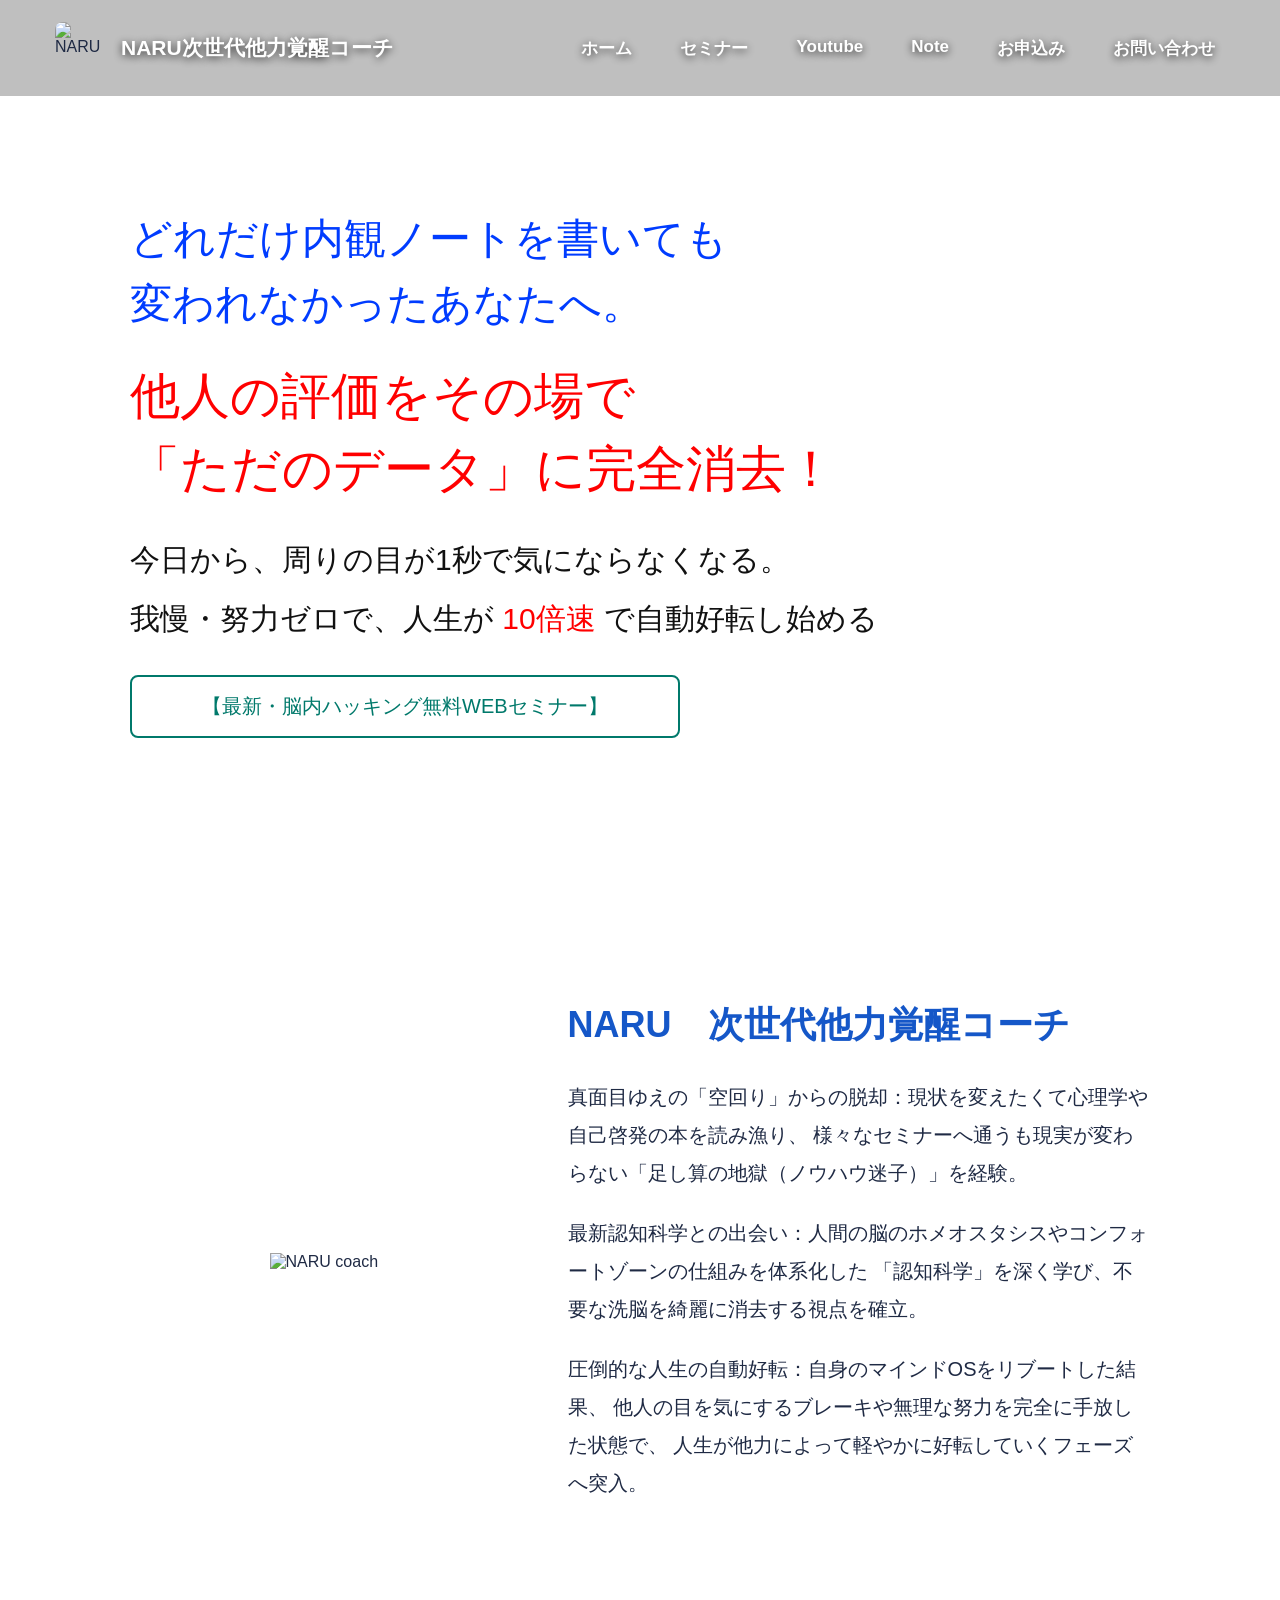
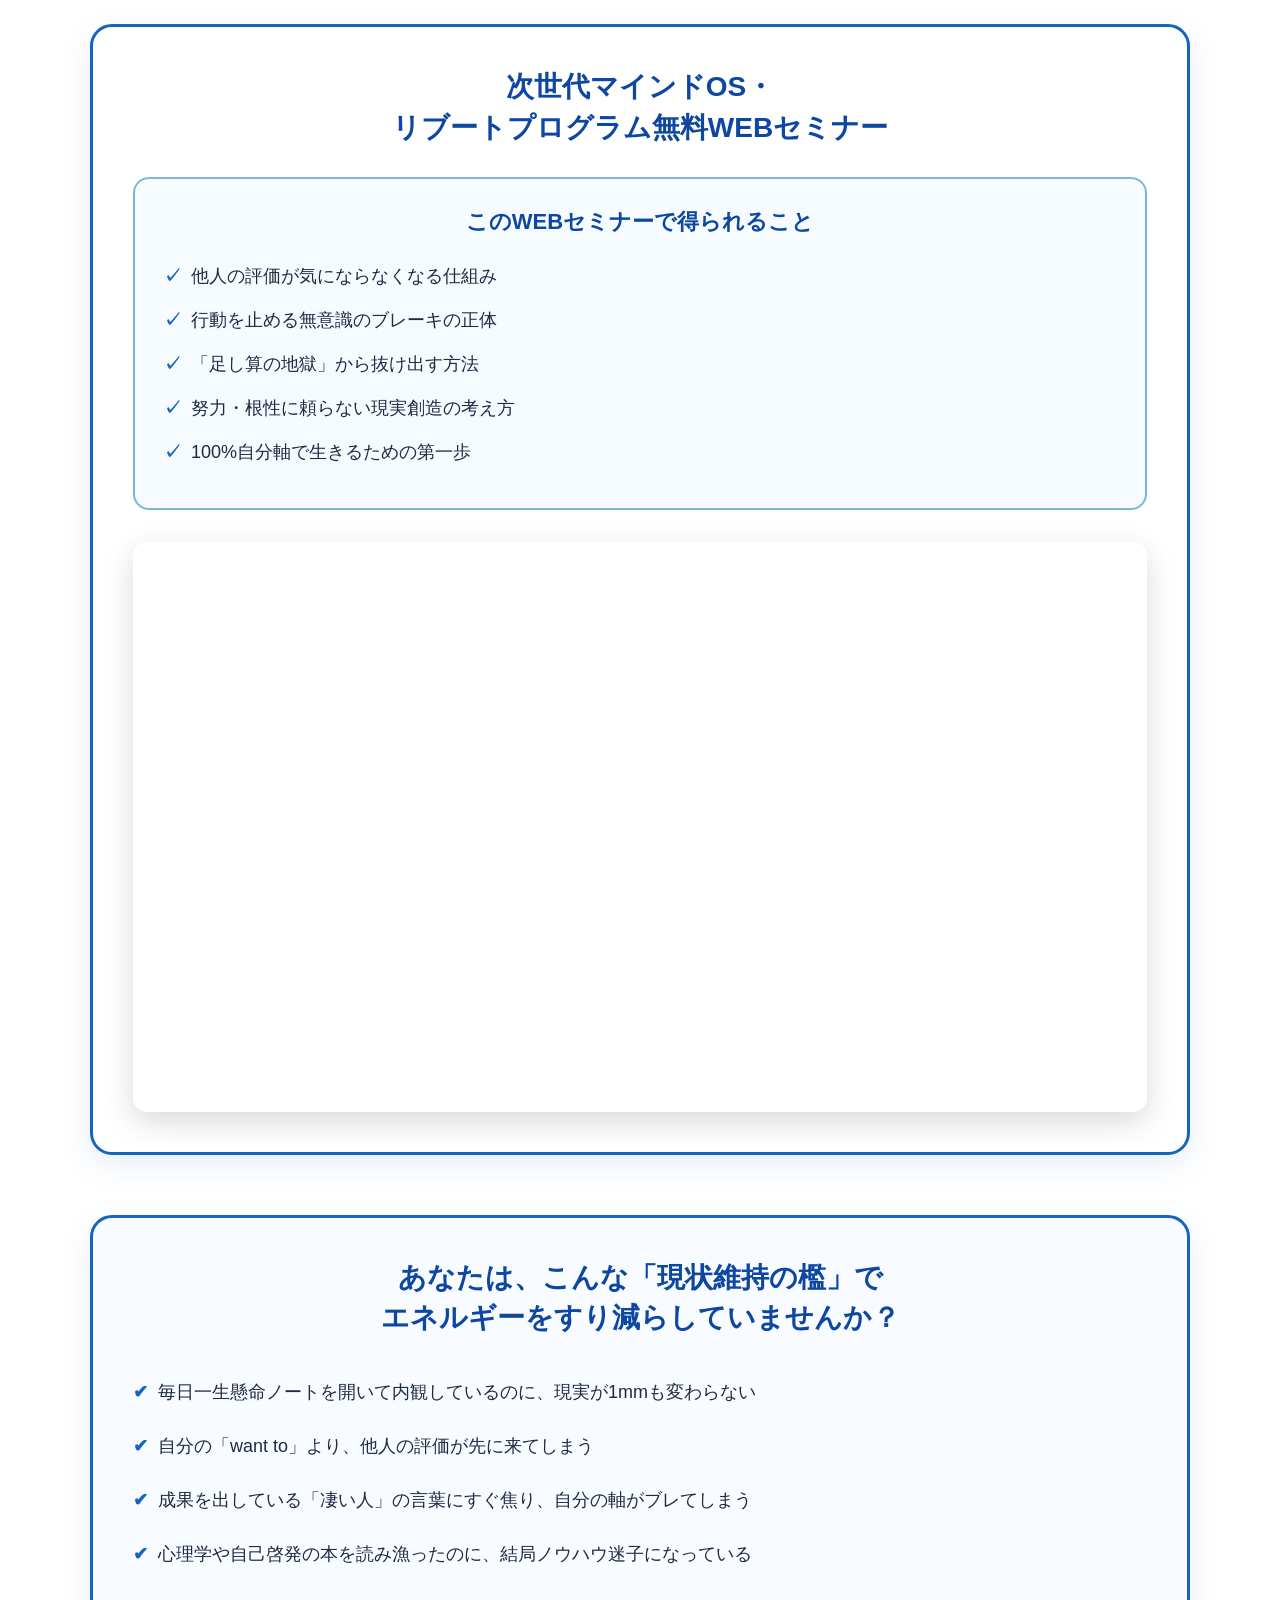
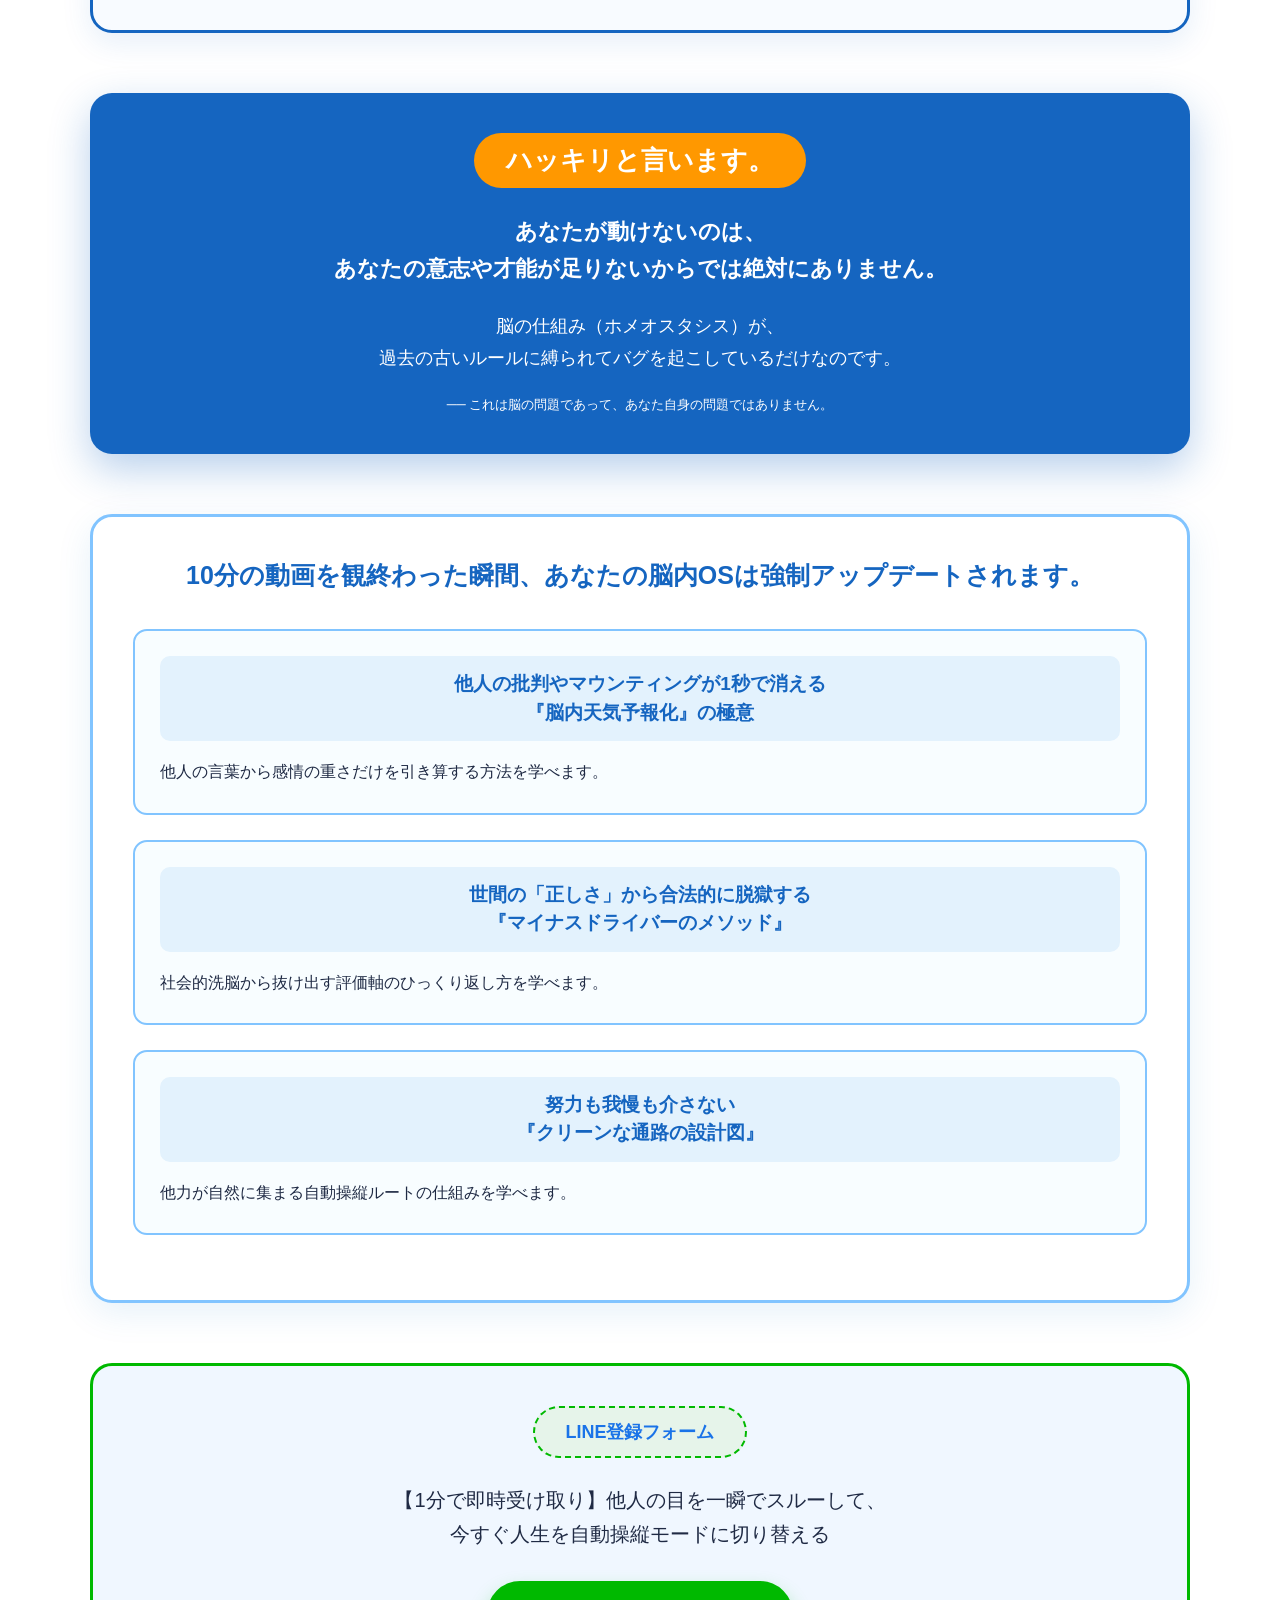
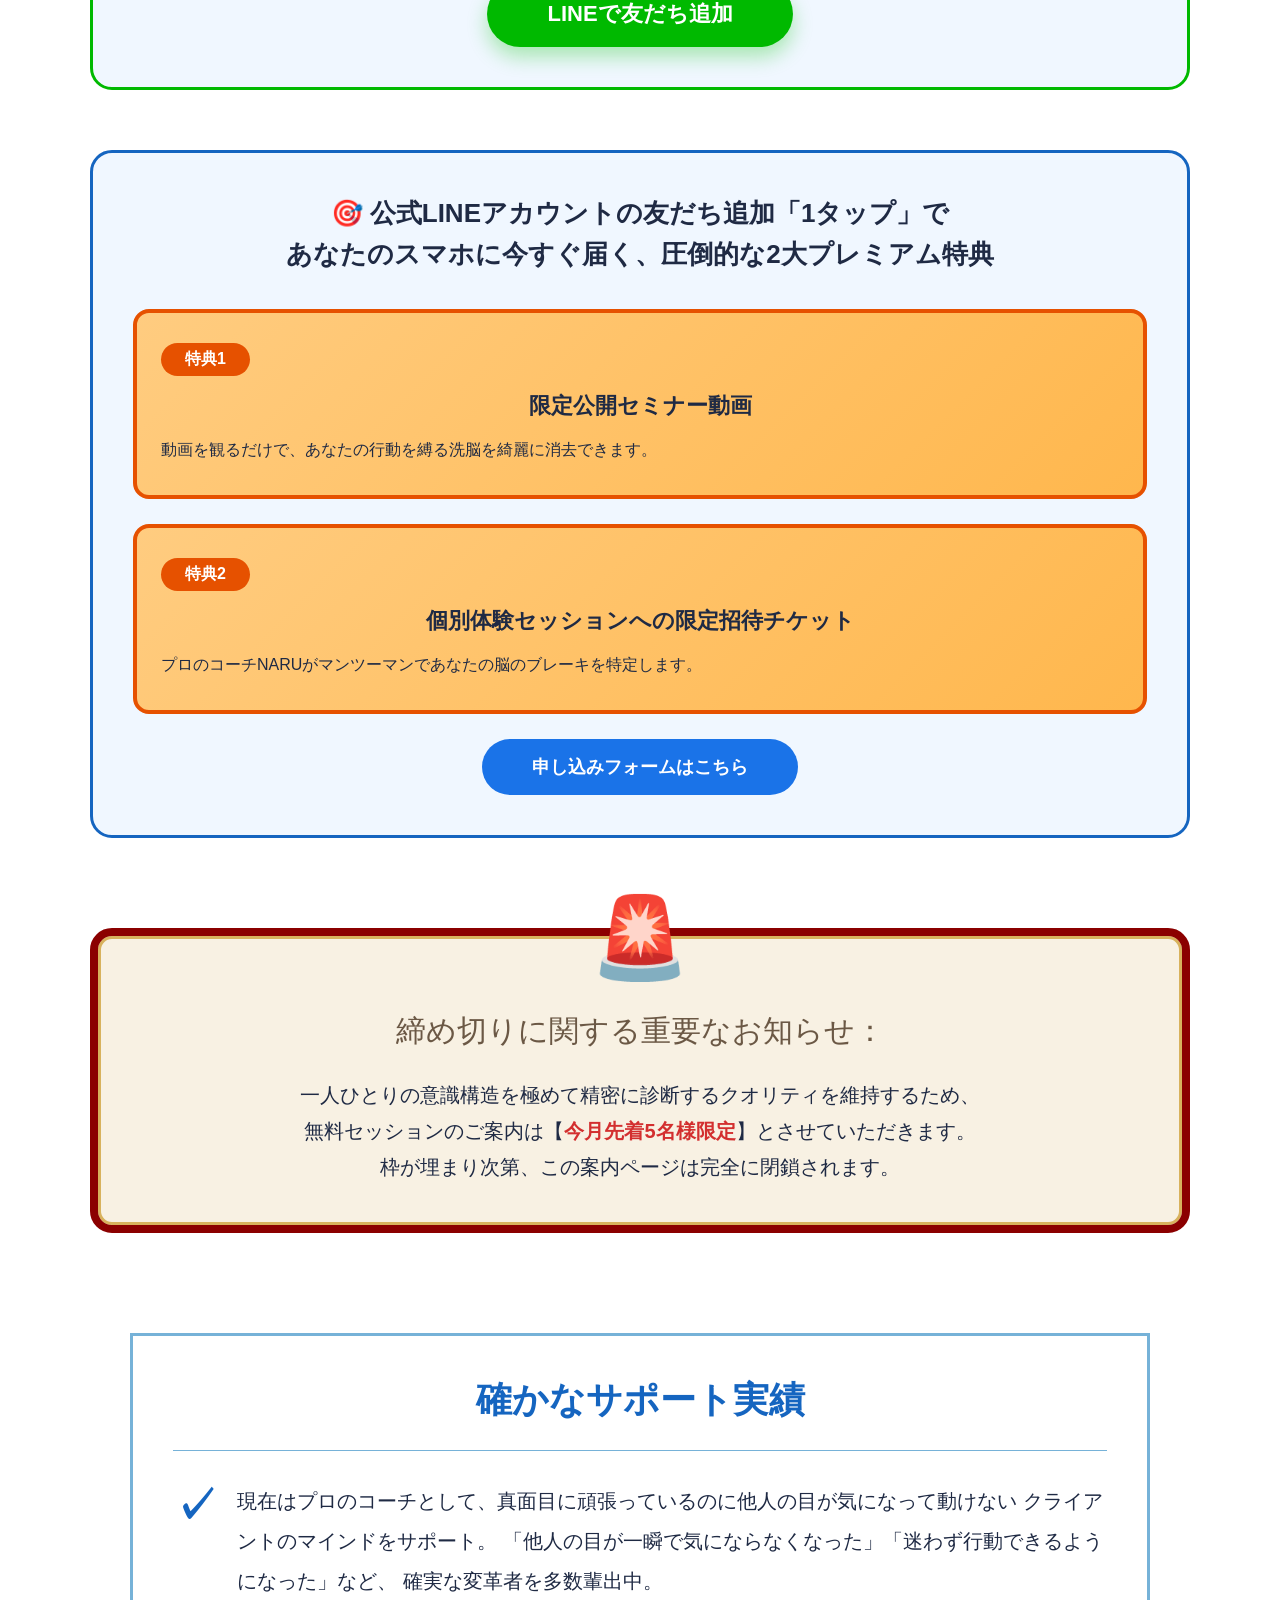
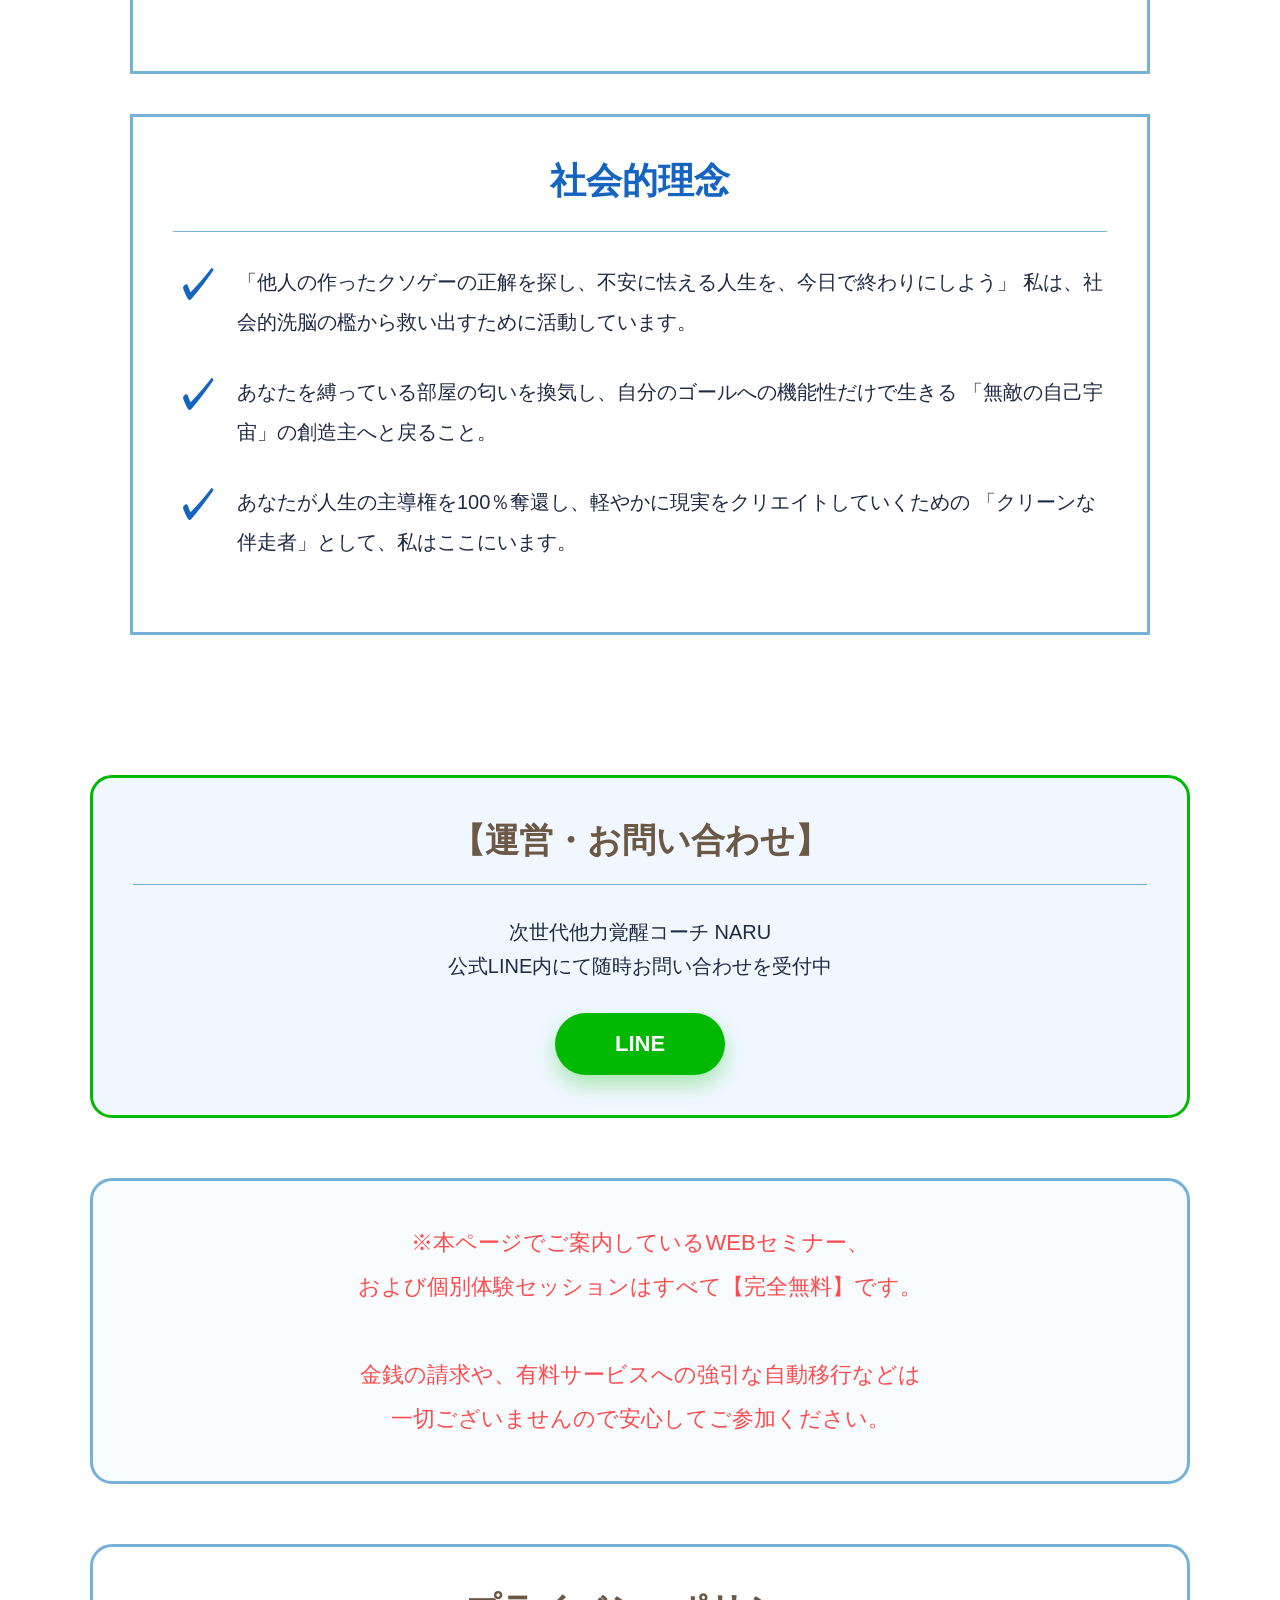
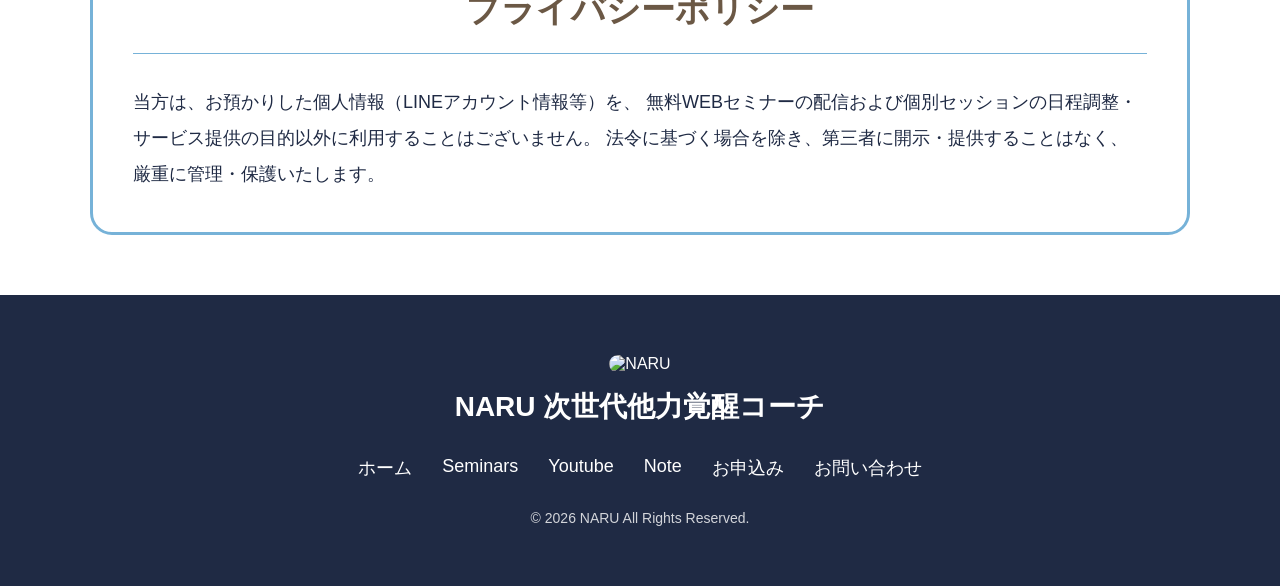
==== index.html @ 058e3c49 "Add files via upload" ====
<!DOCTYPE html>
<html lang="ja">
<head>
  <meta charset="UTF-8">
  <meta name="viewport" content="width=device-width, initial-scale=1.0">
  <title>NARU</title>
  <link rel="stylesheet" href="style.css">
</head>
<body>

<section class="hero" id="home">
  <nav class="navbar">
    <div class="logo">
      <img src="Logo.png" alt="NARU">
      <span>NARU次世代他力覚醒コーチ</span>
    </div>

    <ul>
      <li><a href="#home">ホーム</a></li>
      <li><a href="seminar.html">セミナー</a></li>
      <li><a href="https://www.youtube.com/@MinoOrStern7" target="_blank">Youtube</a></li>
      <li><a href="https://note.com/hipersternmind" target="_blank">Note</a></li>
      <li><a href="https://docs.google.com/forms/d/1_khiHe_k9MS7yY0xX2M4ts92l2Hilv51yv5fHyl07k4/edit" target="_blank">お申込み</a></li>
      <li><a href="https://line.me/R/ti/p/@613htqhw?ts=06072100&oat_content=url" target="_blank">お問い合わせ</a></li>
    </ul>
  </nav>

  <div class="hero-content">
    <h2 class="blue">
      どれだけ内観ノートを書いても<br>
      変われなかったあなたへ。
    </h2>

    <h1 class="red">
      他人の評価をその場で<br>
      「ただのデータ」に完全消去！
    </h1>

    <p class="sub1">今日から、周りの目が1秒で気にならなくなる。</p>

    <p class="sub2">
      我慢・努力ゼロで、人生が
      <span>10倍速</span>
      で自動好転し始める
    </p>

    <a href="seminar.html" class="btn">
      【最新・脳内ハッキング無料WEBセミナー】
    </a>
  </div>
</section>

<section class="coach-section">
  <div class="coach-image">
    <img src="Logo.png" alt="NARU coach">
  </div>

  <div class="coach-text">
    <h2><span>NARU</span>　次世代他力覚醒コーチ</h2>

    <p>
      真面目ゆえの「空回り」からの脱却：現状を変えたくて心理学や自己啓発の本を読み漁り、
      様々なセミナーへ通うも現実が変わらない「足し算の地獄（ノウハウ迷子）」を経験。
    </p>

    <p>
      最新認知科学との出会い：人間の脳のホメオスタシスやコンフォートゾーンの仕組みを体系化した
      「認知科学」を深く学び、不要な洗脳を綺麗に消去する視点を確立。
    </p>

    <p>
      圧倒的な人生の自動好転：自身のマインドOSをリブートした結果、
      他人の目を気にするブレーキや無理な努力を完全に手放した状態で、
      人生が他力によって軽やかに好転していくフェーズへ突入。
    </p>
  </div>
</section>

<section class="webinar-box" id="seminar">
  <h2 class="webinar-title">
    次世代マインドOS・<br>
    リブートプログラム無料WEBセミナー
  </h2>

  <div class="benefit-box">
    <p class="benefit-title">このWEBセミナーで得られること</p>

    <div class="benefit-list">
      <div class="benefit-item"><span>✓</span>他人の評価が気にならなくなる仕組み</div>
      <div class="benefit-item"><span>✓</span>行動を止める無意識のブレーキの正体</div>
      <div class="benefit-item"><span>✓</span>「足し算の地獄」から抜け出す方法</div>
      <div class="benefit-item"><span>✓</span>努力・根性に頼らない現実創造の考え方</div>
      <div class="benefit-item"><span>✓</span>100%自分軸で生きるための第一歩</div>
    </div>
  </div>

  <div class="video-wrap">
    <iframe
      src="https://www.youtube.com/embed/qXsJJmo8mMw"
      title="次世代マインドOS・リブートプログラム無料WEBセミナー"
      frameborder="0"
      allowfullscreen>
    </iframe>
  </div>
</section>

<section class="problem-section">
  <h2>
    あなたは、こんな「現状維持の檻」で<br>
    エネルギーをすり減らしていませんか？
  </h2>

  <ul>
    <li><span>✔</span>毎日一生懸命ノートを開いて内観しているのに、現実が1mmも変わらない</li>
    <li><span>✔</span>自分の「want to」より、他人の評価が先に来てしまう</li>
    <li><span>✔</span>成果を出している「凄い人」の言葉にすぐ焦り、自分の軸がブレてしまう</li>
    <li><span>✔</span>心理学や自己啓発の本を読み漁ったのに、結局ノウハウ迷子になっている</li>
  </ul>
</section>

<section class="message-section">
  <div class="label">ハッキリと言います。</div>

  <h2>
    あなたが動けないのは、<br>
    あなたの意志や才能が足りないからでは絶対にありません。
  </h2>

  <p>
    脳の仕組み（ホメオスタシス）が、<br>
    過去の古いルールに縛られてバグを起こしているだけなのです。
  </p>

  <small>── これは脳の問題であって、あなた自身の問題ではありません。</small>
</section>

<section class="content-section">
  <h2>
    10分の動画を観終わった瞬間、あなたの脳内OSは強制アップデートされます。
  </h2>

  <div class="content-card">
    <h3>他人の批判やマウンティングが1秒で消える<br>『脳内天気予報化』の極意</h3>
    <p>他人の言葉から感情の重さだけを引き算する方法を学べます。</p>
  </div>

  <div class="content-card">
    <h3>世間の「正しさ」から合法的に脱獄する<br>『マイナスドライバーのメソッド』</h3>
    <p>社会的洗脳から抜け出す評価軸のひっくり返し方を学べます。</p>
  </div>

  <div class="content-card">
    <h3>努力も我慢も介さない<br>『クリーンな通路の設計図』</h3>
    <p>他力が自然に集まる自動操縦ルートの仕組みを学べます。</p>
  </div>
</section>

<section class="line-section">
  <div class="line-label">LINE登録フォーム</div>

  <p>
    【1分で即時受け取り】他人の目を一瞬でスルーして、<br>
    今すぐ人生を自動操縦モードに切り替える
  </p>

  <a href="https://line.me/R/ti/p/@613htqhw?ts=06072100&oat_content=url" target="_blank">
    LINEで友だち追加
  </a>
</section>

<section class="bonus-section" id="form">
  <h2>
    🎯 公式LINEアカウントの友だち追加「1タップ」で<br>
    あなたのスマホに今すぐ届く、圧倒的な2大プレミアム特典
  </h2>

  <div class="bonus-card">
    <span>特典1</span>
    <h3>限定公開セミナー動画</h3>
    <p>動画を観るだけで、あなたの行動を縛る洗脳を綺麗に消去できます。</p>
  </div>

  <div class="bonus-card">
    <span>特典2</span>
    <h3>個別体験セッションへの限定招待チケット</h3>
    <p>プロのコーチNARUがマンツーマンであなたの脳のブレーキを特定します。</p>
  </div>

  <a class="form-btn" href="https://docs.google.com/forms/d/1_khiHe_k9MS7yY0xX2M4ts92l2Hilv51yv5fHyl07k4/edit" target="_blank">
    申し込みフォームはこちら
  </a>
</section>

<section class="notice-box">
  <div class="icon">🚨</div>
  <h2>締め切りに関する重要なお知らせ：</h2>

  <p>
    一人ひとりの意識構造を極めて精密に診断するクオリティを維持するため、<br>
    無料セッションのご案内は【<strong>今月先着5名様限定</strong>】とさせていただきます。<br>
    枠が埋まり次第、この案内ページは完全に閉鎖されます。
  </p>
</section>

<section class="support-section">
  <div class="support-box">
    <h2>確かなサポート実績</h2>

    <div class="support-item">
      <span>✓</span>
      <p>
        現在はプロのコーチとして、真面目に頑張っているのに他人の目が気になって動けない
        クライアントのマインドをサポート。
        「他人の目が一瞬で気にならなくなった」「迷わず行動できるようになった」など、
        確実な変革者を多数輩出中。
      </p>
    </div>
  </div>

  <div class="support-box">
    <h2>社会的理念</h2>

    <div class="support-item">
      <span>✓</span>
      <p>
        「他人の作ったクソゲーの正解を探し、不安に怯える人生を、今日で終わりにしよう」
        私は、社会的洗脳の檻から救い出すために活動しています。
      </p>
    </div>

    <div class="support-item">
      <span>✓</span>
      <p>
        あなたを縛っている部屋の匂いを換気し、自分のゴールへの機能性だけで生きる
        「無敵の自己宇宙」の創造主へと戻ること。
      </p>
    </div>

    <div class="support-item">
      <span>✓</span>
      <p>
        あなたが人生の主導権を100％奪還し、軽やかに現実をクリエイトしていくための
        「クリーンな伴走者」として、私はここにいます。
      </p>
    </div>
  </div>
</section>

<section class="contact-area">
  <h2>【運営・お問い合わせ】</h2>

  <p>
    次世代他力覚醒コーチ NARU<br>
    公式LINE内にて随時お問い合わせを受付中
  </p>

  <a href="https://line.me/R/ti/p/@613htqhw?ts=06072100&oat_content=url"
     target="_blank"
     class="line-contact-btn">
    LINE
  </a>
</section>

<section class="free-box">
  <p>
    ※本ページでご案内しているWEBセミナー、<br>
    および個別体験セッションはすべて【完全無料】です。<br><br>
    金銭の請求や、有料サービスへの強引な自動移行などは<br>
    一切ございませんので安心してご参加ください。
  </p>
</section>

<section class="privacy-box">
  <h2>プライバシーポリシー</h2>

  <p>
    当方は、お預かりした個人情報（LINEアカウント情報等）を、
    無料WEBセミナーの配信および個別セッションの日程調整・
    サービス提供の目的以外に利用することはございません。
    法令に基づく場合を除き、第三者に開示・提供することはなく、
    厳重に管理・保護いたします。
  </p>
</section>

<footer class="footer" id="contact">
  <div class="footer-logo">
    <img src="Logo.png" alt="NARU">
    <h3>NARU 次世代他力覚醒コーチ</h3>
  </div>

  <div class="footer-links">
    <a href="#home">ホーム</a>
    <a href="seminars.html">Seminars</a>
    <a href="https://www.youtube.com/@MinoOrStern7" target="_blank">Youtube</a>
    <a href="https://note.com/hipersternmind" target="_blank">Note</a>
    <a href="https://docs.google.com/forms/d/1_khiHe_k9MS7yY0xX2M4ts92l2Hilv51yv5fHyl07k4/edit" target="_blank">お申込み</a>
    <a href="https://line.me/R/ti/p/@613htqhw?ts=06072100&oat_content=url" target="_blank">お問い合わせ</a>
  </div>

  <p class="copyright">© 2026 NARU All Rights Reserved.</p>
</footer>

</body>
</html>
---- style.css ----
:root{
  --content-width:1100px;
  --blue:#1565C0;
  --deep-blue:#0D47A1;
  --text:#1F2A44;
}

*{
  margin:0;
  padding:0;
  box-sizing:border-box;
}

html{
  scroll-behavior:smooth;
}

body{
  font-family:"Yu Gothic", "Hiragino Kaku Gothic ProN", sans-serif;
  background:#ffffff;
  color:var(--text);
}

section{
  width:100%;
  max-width:var(--content-width);
  margin:60px auto;
  padding:40px;
}

/* Hero */
.hero{
  max-width:none;
  width:100%;
  min-height:100vh;
  margin:0;
  padding:0;
  background:
    linear-gradient(rgba(255,255,255,0.25), rgba(255,255,255,0.25)),
    url("H1.png");
  background-size:cover;
  background-position:center;
  background-repeat:no-repeat;
}

.navbar{
  display:flex;
  justify-content:space-between;
  align-items:center;
  padding:22px 55px;
  background:rgba(0,0,0,.25);
  backdrop-filter:blur(8px);
  position:sticky;
  top:0;
  z-index:1000;
}

.logo{
  display:flex;
  align-items:center;
  gap:14px;
}

.logo img{
  width:52px;
  height:52px;
  border-radius:8px;
  object-fit:cover;
}

.logo span{
  font-size:21px;
  color:white;
  font-weight:700;
  text-shadow:0 2px 8px rgba(0,0,0,.8);
}

.navbar ul{
  display:flex;
  list-style:none;
  gap:28px;
}

.navbar a{
  color:white;
  font-size:17px;
  font-weight:700;
  text-decoration:none;
  padding:8px 10px;
  border-radius:8px;
  text-shadow:0 2px 8px rgba(0,0,0,.8);
}

.navbar a:hover{
  background:rgba(255,255,255,.2);
}

.hero-content{
  max-width:var(--content-width);
  margin:0 auto;
  padding:110px 40px 80px;
}

.blue{
  color:#003cff;
  font-size:42px;
  line-height:1.55;
  font-weight:normal;
}

.red{
  color:red;
  font-size:50px;
  line-height:1.45;
  margin-top:24px;
  font-weight:normal;
}

.sub1,
.sub2{
  font-size:30px;
  color:#111;
}

.sub1{
  margin-top:35px;
}

.sub2{
  margin-top:18px;
}

.sub2 span{
  color:red;
}

.btn{
  display:inline-block;
  margin-top:35px;
  padding:16px 70px;
  background:white;
  color:#00796B;
  border:2px solid #00796B;
  border-radius:8px;
  text-decoration:none;
  font-size:20px;
}

/* Common */
.webinar-box,
.problem-section,
.message-section,
.content-section,
.line-section,
.bonus-section,
.notice-box,
.support-section,
.contact-area,
.free-box,
.privacy-box{
  width:100%;
  max-width:var(--content-width);
  margin:60px auto;
  border-radius:22px;
}

/* Coach */
.coach-section{
  display:flex;
  gap:50px;
  align-items:center;
}

.coach-image{
  flex:0 0 38%;
  text-align:center;
}

.coach-image img{
  width:100%;
  max-width:380px;
}

.coach-text{
  flex:1;
}

.coach-text h2{
  color:#1557c8;
  font-size:36px;
  margin-bottom:28px;
  line-height:1.4;
}

.coach-text p{
  font-size:20px;
  line-height:1.9;
  margin-bottom:22px;
}

/* Webinar */
.webinar-box{
  background:white;
  border:3px solid var(--blue);
  box-shadow:0 10px 30px rgba(21,101,192,0.1);
}

.webinar-title{
  color:var(--deep-blue);
  font-size:28px;
  text-align:center;
  line-height:1.45;
  margin-bottom:28px;
}

.benefit-box{
  background:#f5fbff;
  border:2px solid #7bb7d8;
  border-radius:16px;
  padding:28px;
  margin-bottom:32px;
}

.benefit-title{
  text-align:center;
  color:var(--deep-blue);
  font-size:22px;
  font-weight:bold;
  margin-bottom:22px;
}

.benefit-item{
  font-size:18px;
  line-height:1.9;
  margin-bottom:10px;
}

.benefit-item span,
.problem-section li span{
  display:inline-block;
  color:var(--blue);
  font-weight:bold;
  margin-right:10px;
}

.video-wrap{
  position:relative;
  padding-top:56.25%;
  overflow:hidden;
  border-radius:14px;
  box-shadow:0 10px 30px rgba(0,0,0,0.15);
}

.video-wrap iframe{
  position:absolute;
  inset:0;
  width:100%;
  height:100%;
}

/* Problem */
.problem-section{
  background:#F8FBFF;
  border:3px solid var(--blue);
  box-shadow:0 10px 30px rgba(21,101,192,0.1);
}

.problem-section h2{
  color:var(--deep-blue);
  font-size:28px;
  text-align:center;
  line-height:1.45;
  margin-bottom:35px;
}

.problem-section ul{
  list-style:none;
}

.problem-section li{
  font-size:18px;
  line-height:2;
  margin-bottom:18px;
}

/* Message */
.message-section{
  background:var(--blue);
  color:white;
  text-align:center;
  box-shadow:0 15px 40px rgba(21,101,192,0.3);
}

.label{
  display:inline-block;
  background:#FF9800;
  padding:10px 32px;
  border-radius:30px;
  font-size:26px;
  font-weight:bold;
  margin-bottom:25px;
}

.message-section h2{
  font-size:22px;
  line-height:1.7;
  margin-bottom:22px;
}

.message-section p{
  font-size:18px;
  line-height:1.8;
  margin-bottom:20px;
}

/* Contents */
.content-section{
  background:white;
  border:3px solid #81C4FF;
  box-shadow:0 10px 35px rgba(0,120,200,0.1);
}

.content-section h2{
  text-align:center;
  color:var(--blue);
  font-size:25px;
  line-height:1.5;
  margin-bottom:35px;
}

.content-card{
  background:#F8FDFF;
  border:2px solid #81C4FF;
  border-radius:14px;
  padding:25px;
  margin-bottom:25px;
}

.content-card h3{
  background:#E3F2FD;
  color:var(--blue);
  font-size:19px;
  text-align:center;
  padding:14px;
  border-radius:10px;
  margin-bottom:16px;
  line-height:1.5;
}

.content-card p{
  font-size:16px;
  line-height:1.9;
}

/* LINE */
.line-section,
.contact-area{
  background:#f0f7ff;
  border:3px solid #00B900;
  text-align:center;
}

.line-label{
  display:inline-block;
  background:#E6F4EA;
  color:#1a73e8;
  font-size:18px;
  font-weight:bold;
  padding:12px 30px;
  border-radius:50px;
  border:2px dashed #00B900;
  margin-bottom:25px;
}

.line-section p,
.contact-area p{
  font-size:20px;
  line-height:1.7;
  margin-bottom:30px;
}

.line-section a,
.line-contact-btn{
  display:inline-block;
  background:#00B900;
  color:white;
  font-size:22px;
  font-weight:bold;
  padding:18px 60px;
  border-radius:50px;
  text-decoration:none;
  box-shadow:0 10px 20px rgba(0,195,0,.3);
}

/* Bonus */
.bonus-section{
  background:#F0F7FF;
  border:3px solid var(--blue);
  text-align:center;
}

.bonus-section h2{
  font-size:26px;
  line-height:1.55;
  margin-bottom:35px;
}

.bonus-card{
  background:linear-gradient(135deg, #FFCC80, #FFB74D);
  border:4px solid #E65100;
  border-radius:16px;
  padding:30px 24px;
  margin-bottom:25px;
  text-align:left;
}

.bonus-card span{
  display:inline-block;
  background:#E65100;
  color:white;
  font-weight:bold;
  padding:6px 24px;
  border-radius:30px;
  margin-bottom:15px;
}

.bonus-card h3{
  font-size:22px;
  margin-bottom:15px;
  text-align:center;
}

.bonus-card p{
  font-size:16px;
  line-height:1.8;
}

.form-btn{
  display:inline-block;
  background:#1A73E8;
  color:white;
  font-size:18px;
  font-weight:bold;
  padding:16px 50px;
  border-radius:50px;
  text-decoration:none;
}

/* Notice */
.notice-box{
  background:#f8f1e3;
  border:8px solid #8b0000;
  box-shadow:inset 0 0 0 3px #d8b25d;
  text-align:center;
  position:relative;
  margin-top:90px;
}

.icon{
  position:absolute;
  top:-45px;
  left:50%;
  transform:translateX(-50%);
  font-size:80px;
}

.notice-box h2{
  color:#6b5845;
  font-size:30px;
  margin:35px 0 25px;
  font-weight:normal;
}

.notice-box p{
  font-size:20px;
  line-height:1.8;
}

.notice-box strong{
  color:#D32F2F;
}

/* Support */
.support-box{
  border:3px solid #76b2d8;
  padding:40px;
  margin-bottom:40px;
  background:#fff;
}

.support-box h2{
  text-align:center;
  color:var(--blue);
  font-size:36px;
  margin-bottom:30px;
  padding-bottom:25px;
  border-bottom:1px solid #76b2d8;
}

.support-item{
  display:flex;
  gap:20px;
  margin-bottom:30px;
}

.support-item span{
  color:var(--blue);
  font-size:44px;
  font-weight:bold;
}

.support-item p{
  font-size:20px;
  line-height:2;
}

/* Free & Privacy */
.free-box{
  border:3px solid #76b2d8;
  text-align:center;
  background:#f8fcff;
}

.free-box p{
  color:#ff4b4b;
  font-size:22px;
  line-height:2;
}

.privacy-box{
  border:3px solid #76b2d8;
  background:white;
}

.privacy-box h2,
.contact-area h2{
  text-align:center;
  font-size:34px;
  color:#6b5845;
  margin-bottom:30px;
  padding-bottom:20px;
  border-bottom:1px solid #76b2d8;
}

.privacy-box p{
  font-size:18px;
  line-height:2;
}

/* Footer */
.footer{
  background:#1F2A44;
  color:white;
  text-align:center;
  padding:60px 20px;
}

.footer-logo img{
  width:80px;
  border-radius:10px;
  margin-bottom:15px;
}

.footer-logo h3{
  font-size:28px;
  margin-bottom:30px;
}

.footer-links{
  display:flex;
  justify-content:center;
  flex-wrap:wrap;
  gap:30px;
  margin-bottom:30px;
}

.footer-links a{
  color:white;
  text-decoration:none;
  font-size:18px;
}

.footer-links a:hover{
  color:#81C4FF;
}

.copyright{
  font-size:14px;
  opacity:0.8;
}

/* Smartphone */
@media screen and (max-width:768px){
  section,
  .webinar-box,
  .problem-section,
  .message-section,
  .content-section,
  .line-section,
  .bonus-section,
  .notice-box,
  .support-section,
  .contact-area,
  .free-box,
  .privacy-box{
    width:95%;
    margin:35px auto;
    padding:25px 18px;
  }

  .hero{
    width:100%;
    min-height:auto;
    padding-bottom:40px;
  }

  .navbar{
    flex-direction:column;
    gap:15px;
    padding:18px;
  }

  .logo span{
    font-size:17px;
  }

  .navbar ul{
    flex-wrap:wrap;
    justify-content:center;
    gap:12px;
  }

  .navbar a{
    font-size:14px;
  }

  .hero-content{
    padding:40px 20px;
  }

  .blue{
    font-size:29px;
  }

  .red{
    font-size:35px;
  }

  .sub1,
  .sub2{
    font-size:22px;
  }

  .btn{
    width:100%;
    text-align:center;
    padding:14px;
    font-size:16px;
  }

  .coach-section{
    flex-direction:column;
    gap:25px;
  }

  .coach-image{
    flex:none;
    width:100%;
  }

  .coach-image img{
    width:85%;
  }

  .coach-text h2{
    font-size:27px;
  }

  .coach-text p{
    font-size:16px;
  }

  .webinar-title,
  .problem-section h2,
  .content-section h2,
  .bonus-section h2{
    font-size:21px;
  }

  .support-box{
    padding:25px;
  }

  .support-box h2{
    font-size:26px;
  }

  .support-item{
    gap:10px;
  }

  .support-item span{
    font-size:32px;
  }

  .support-item p{
    font-size:16px;
    line-height:1.9;
  }

  .contact-area h2,
  .privacy-box h2{
    font-size:24px;
  }

  .contact-area p,
  .privacy-box p{
    font-size:16px;
  }

  .free-box p{
    font-size:18px;
  }

  .line-section a,
  .form-btn,
  .line-contact-btn{
    width:100%;
    padding:16px 20px;
    font-size:18px;
  }

  .footer-logo h3{
    font-size:22px;
  }

  .footer-links{
    flex-direction:column;
    gap:15px;
  }

  .footer-links a{
    font-size:16px;
  }
}
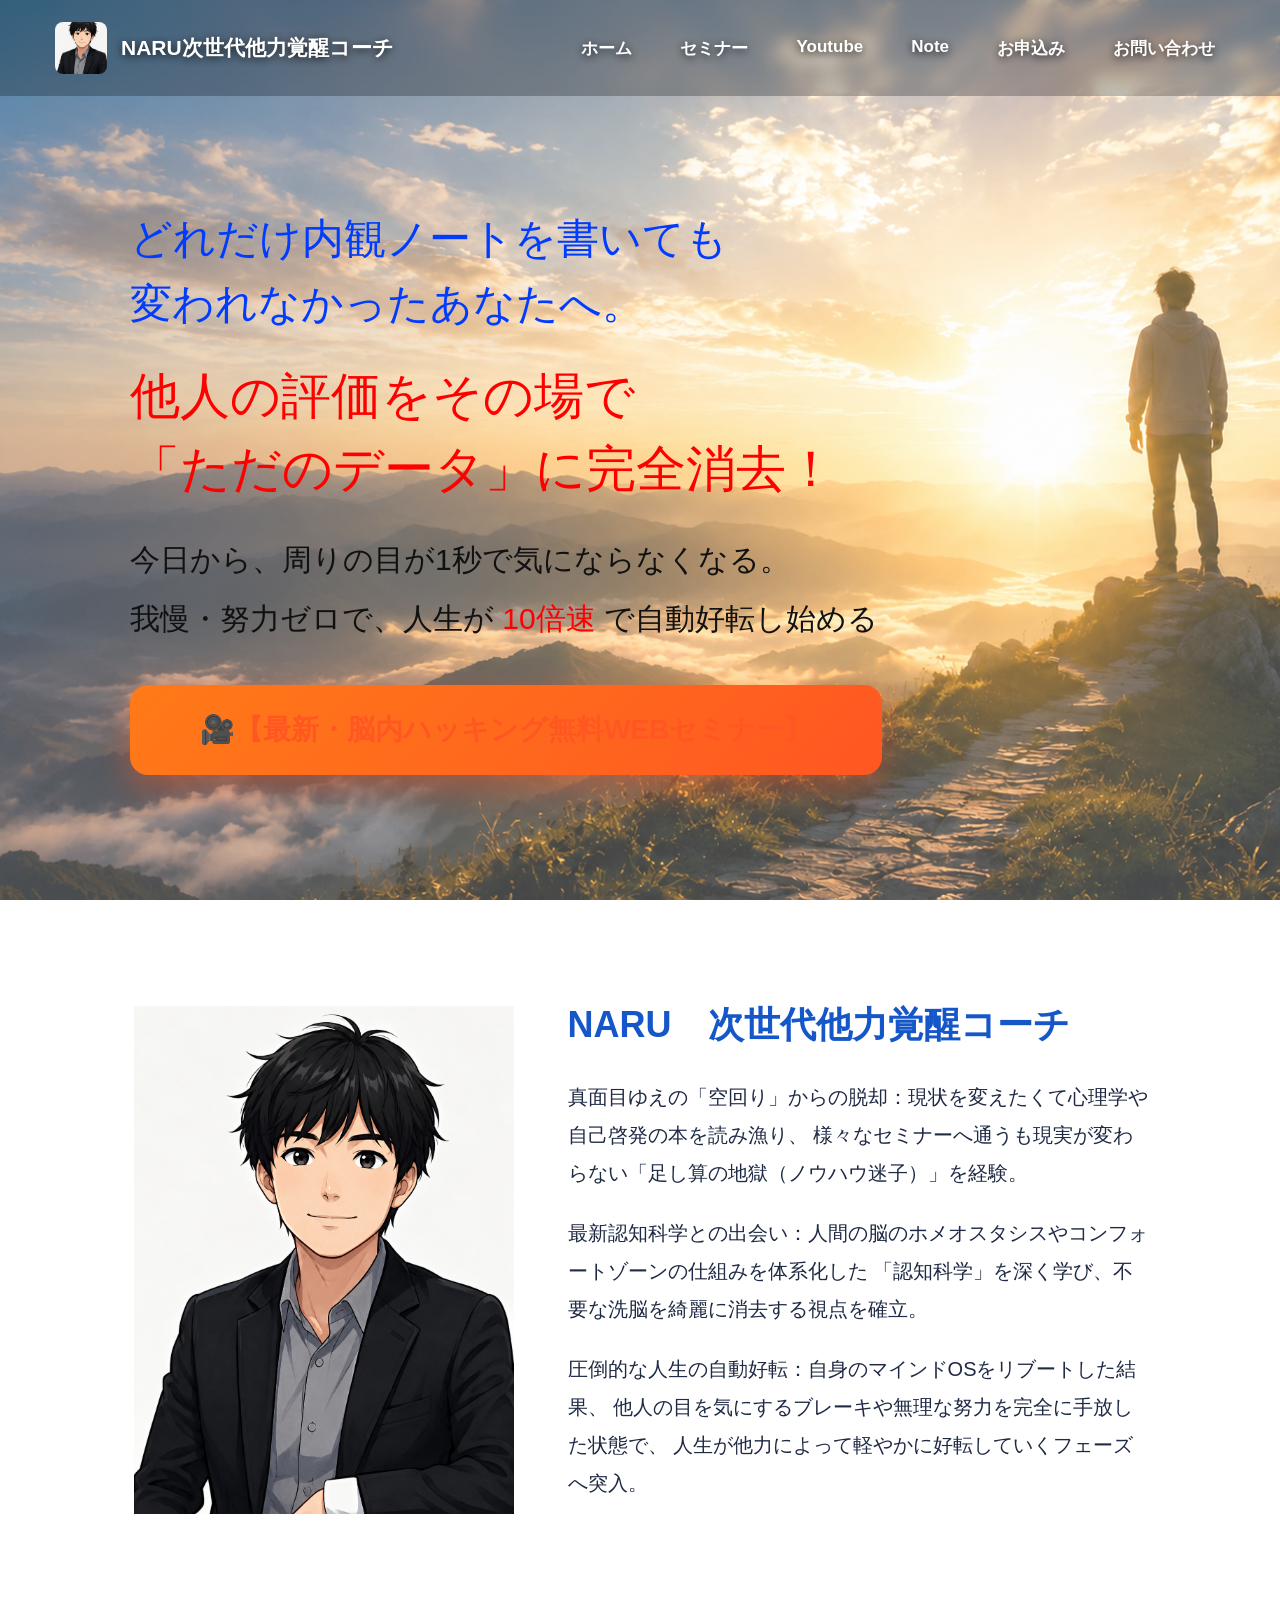
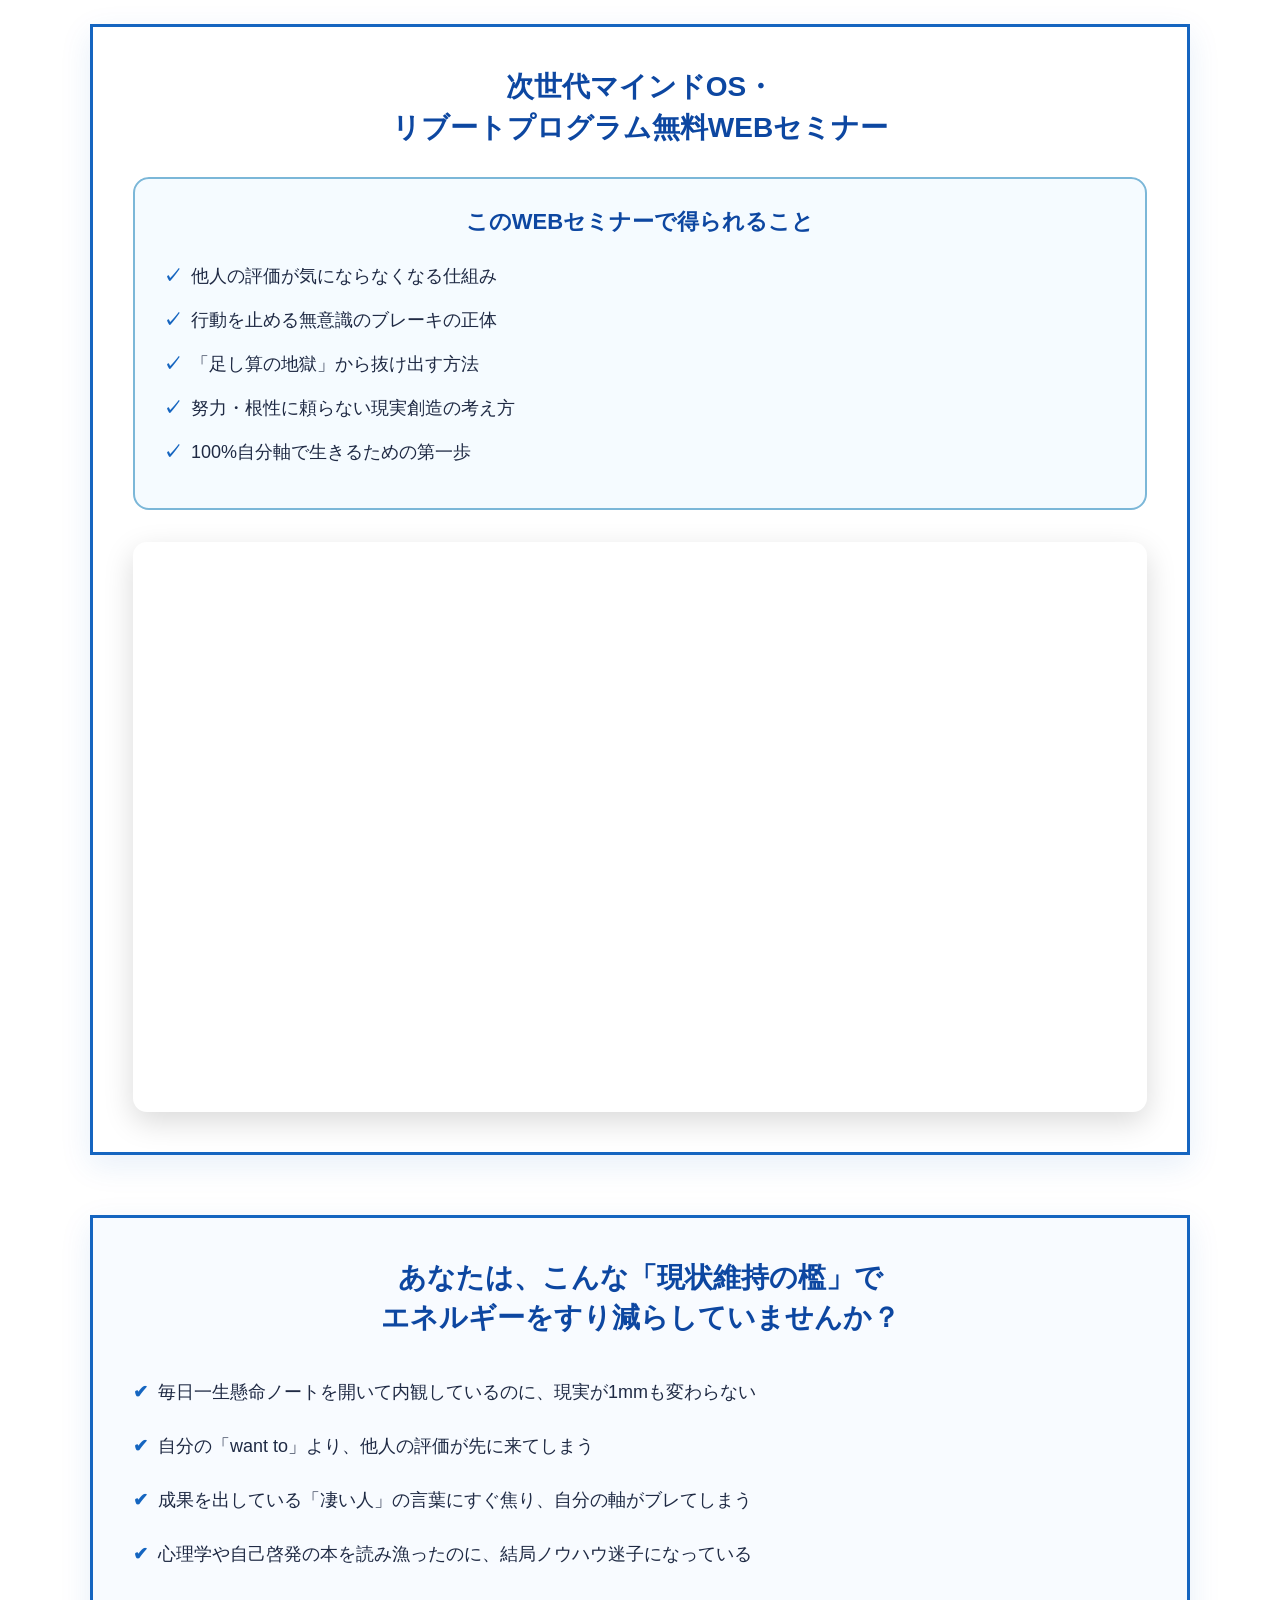
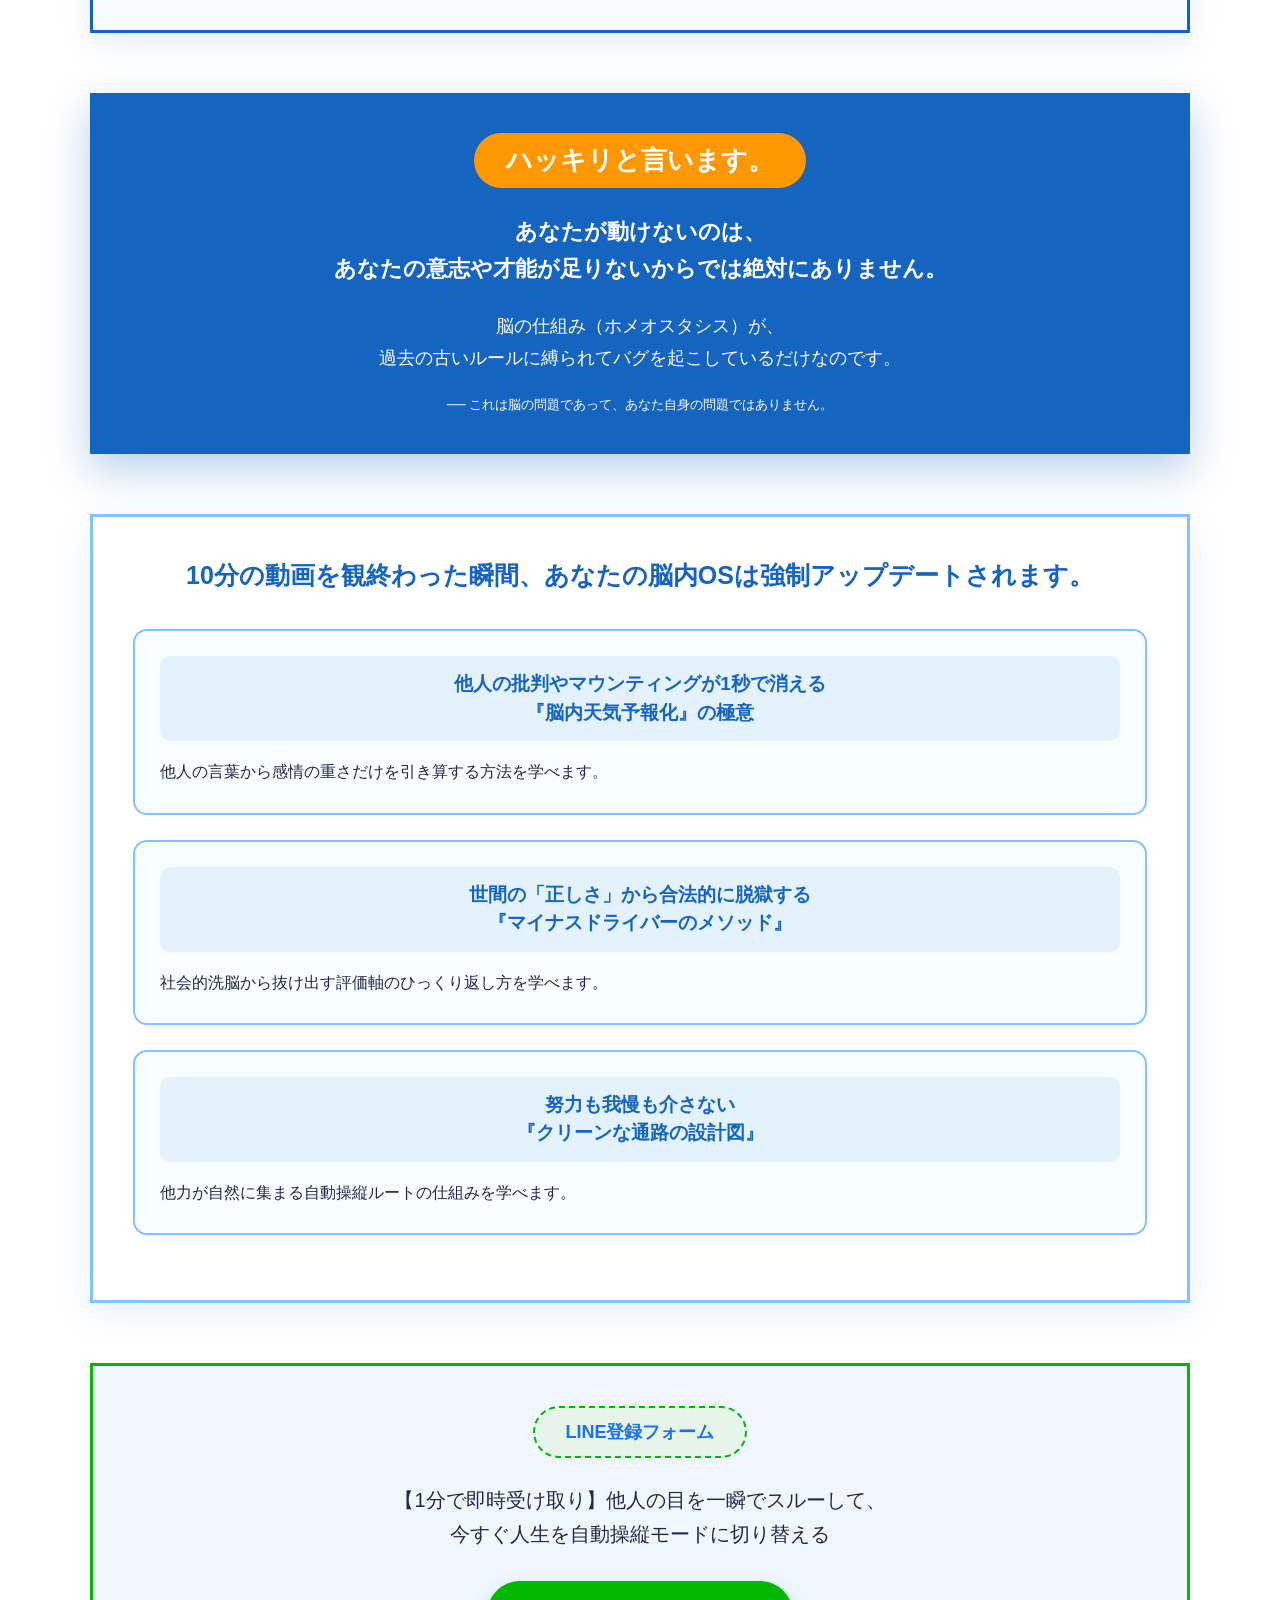
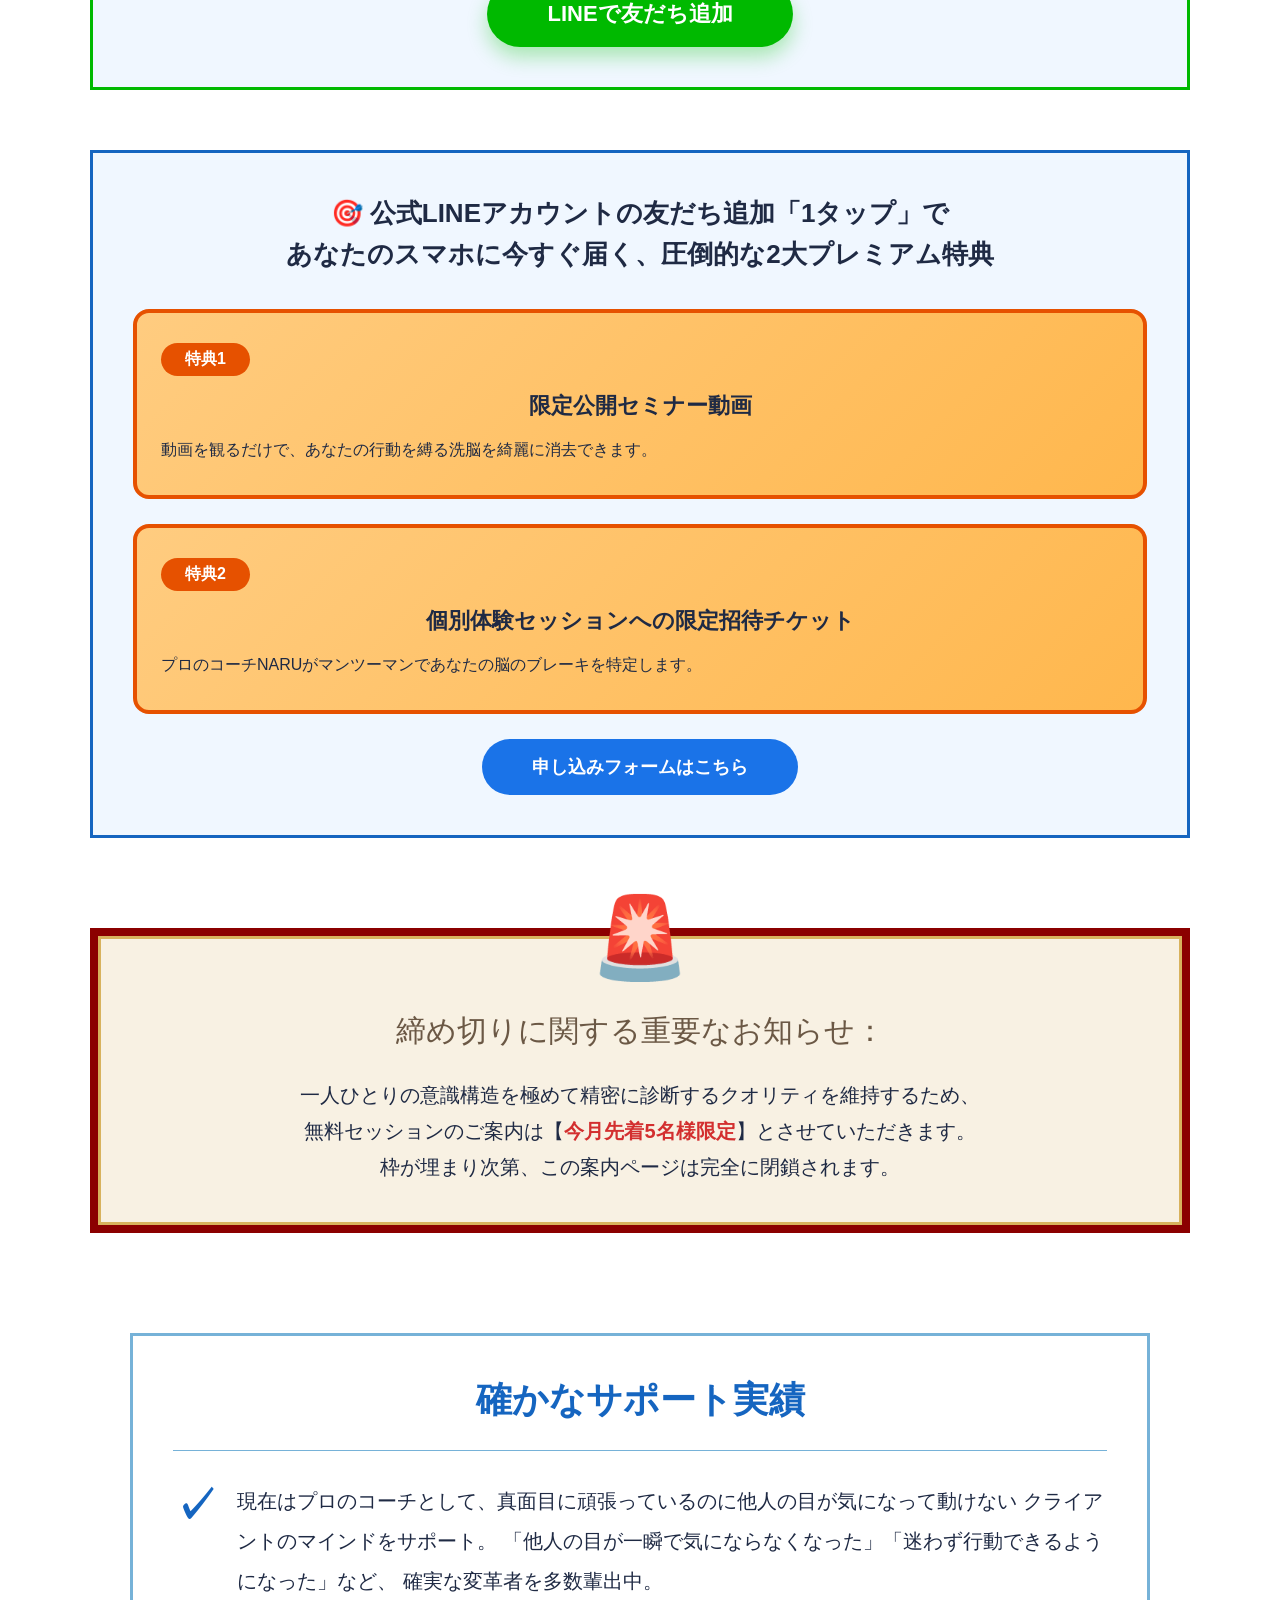
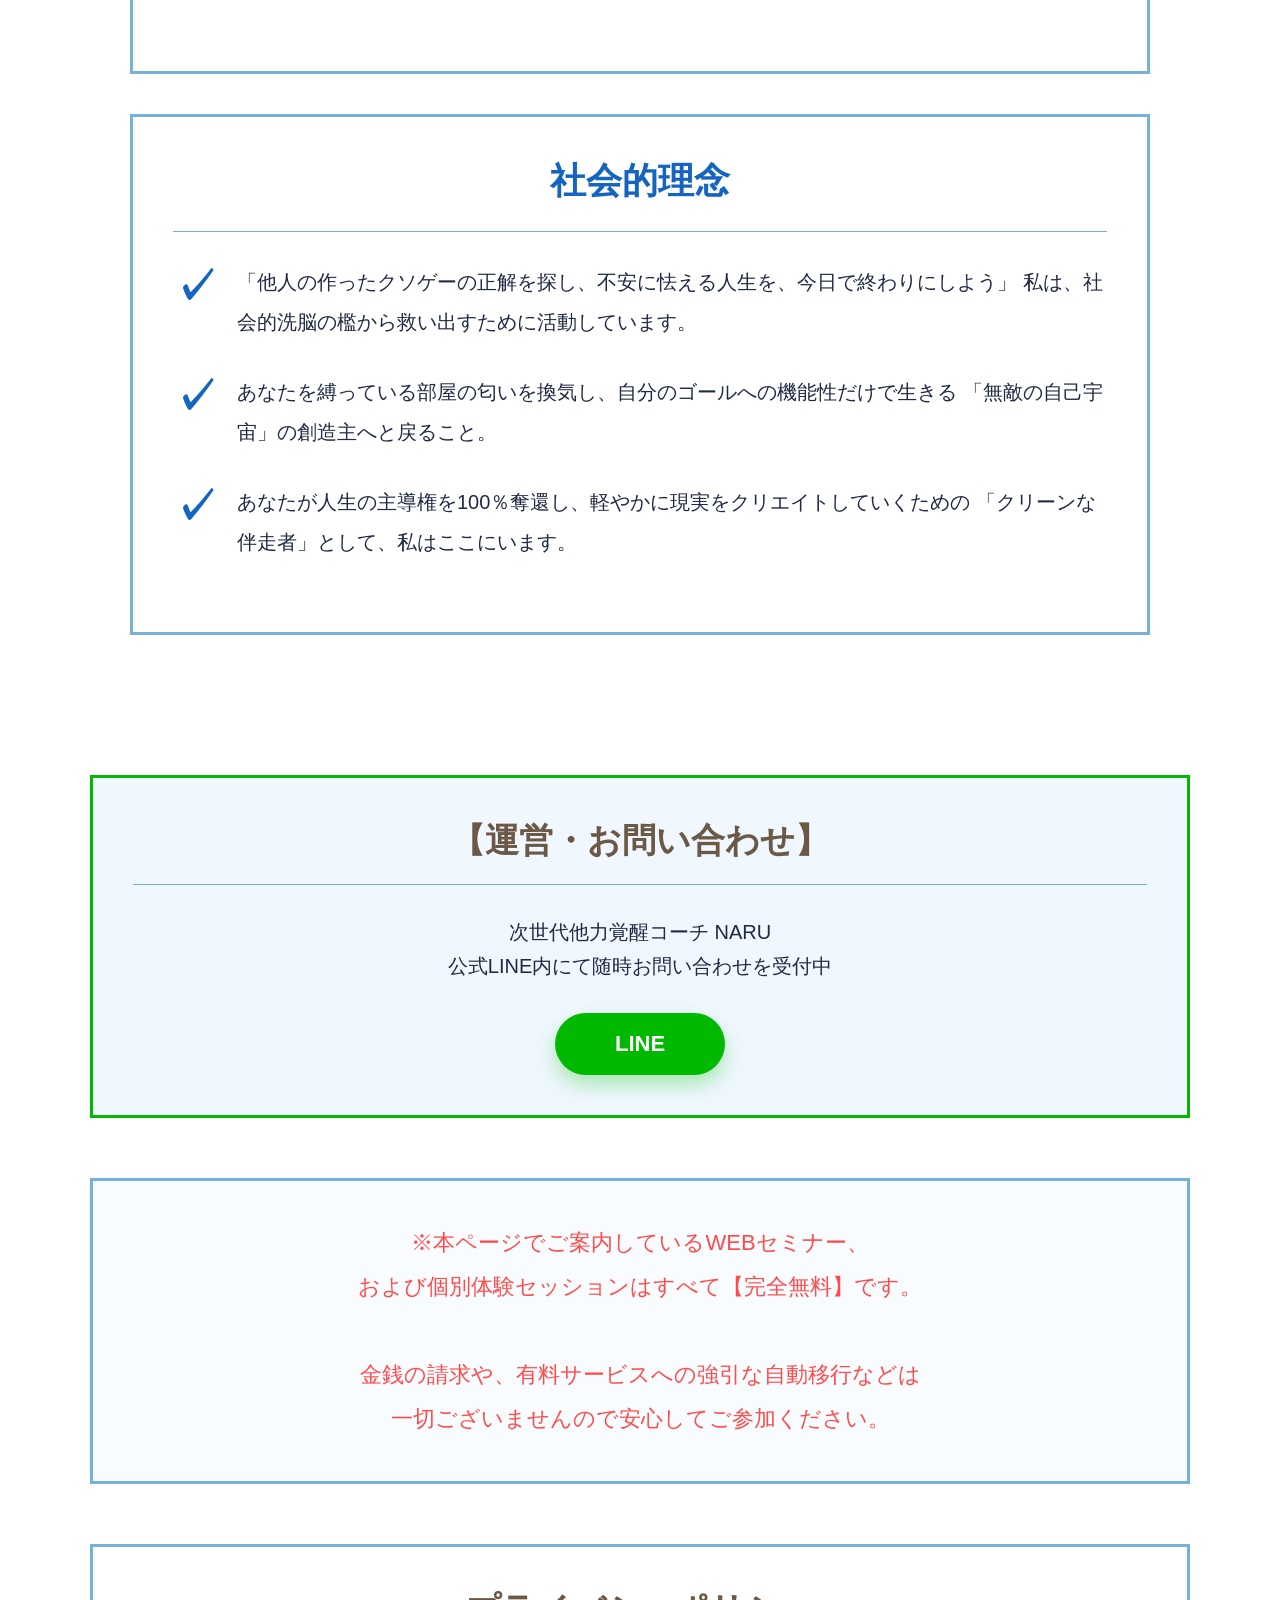
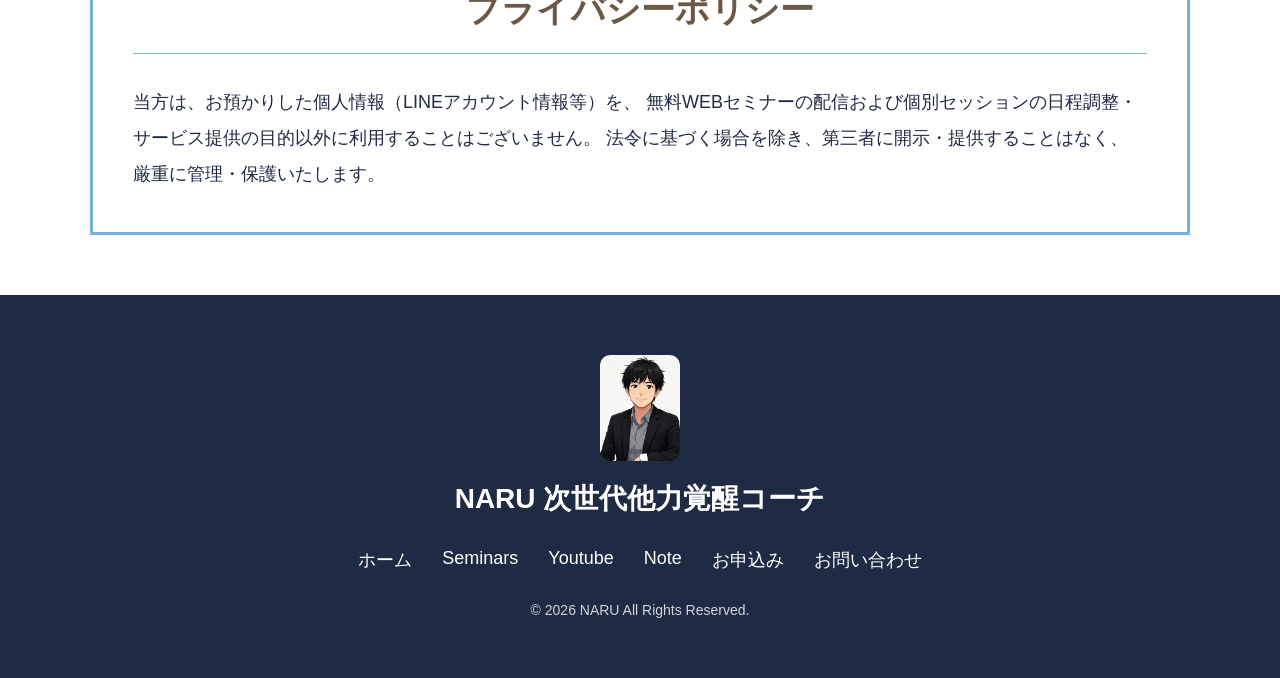
==== commit 816c5f83: "Update seminar button text with emoji" ====
--- a/index.html
+++ b/index.html
@@ -45,7 +45,7 @@
     </p>
 
     <a href="seminar.html" class="btn">
-      【最新・脳内ハッキング無料WEBセミナー】
+      🎥【最新・脳内ハッキング無料WEBセミナー】
     </a>
   </div>
 </section>
--- a/style.css
+++ b/style.css
@@ -136,14 +136,50 @@
 
 .btn{
   display:inline-block;
-  margin-top:35px;
-  padding:16px 70px;
-  background:white;
-  color:#00796B;
-  border:2px solid #00796B;
-  border-radius:8px;
+  margin-top:45px;
+  padding:24px 70px;
+  background:linear-gradient(
+        135deg,
+        #FF7A18,
+        #FF5722
+    );
+  color:#FF5722;
+  border:none;
+  border-radius:18px;
   text-decoration:none;
-  font-size:20px;
+  font-size:28px;
+    font-weight:700;
+    line-height:1.5;
+    text-align:center;
+
+    box-shadow:
+        0 12px 35px rgba(255,87,34,.45);
+
+    transition:.3s;
+
+    animation:pulseBtn 2s infinite;
+}
+
+.btn:hover{
+    transform:translateY(-4px) scale(1.03);
+
+    box-shadow:
+        0 18px 40px rgba(255,87,34,.65);
+}
+
+@keyframes pulseBtn{
+    0%{
+        box-shadow:0 12px 35px rgba(255,87,34,.45);
+    }
+
+    50%{
+        box-shadow:0 12px 45px rgba(255,87,34,.75);
+    }
+
+    100%{
+        box-shadow:0 12px 35px rgba(255,87,34,.45);
+    }
+}
 }
 
 /* Common */
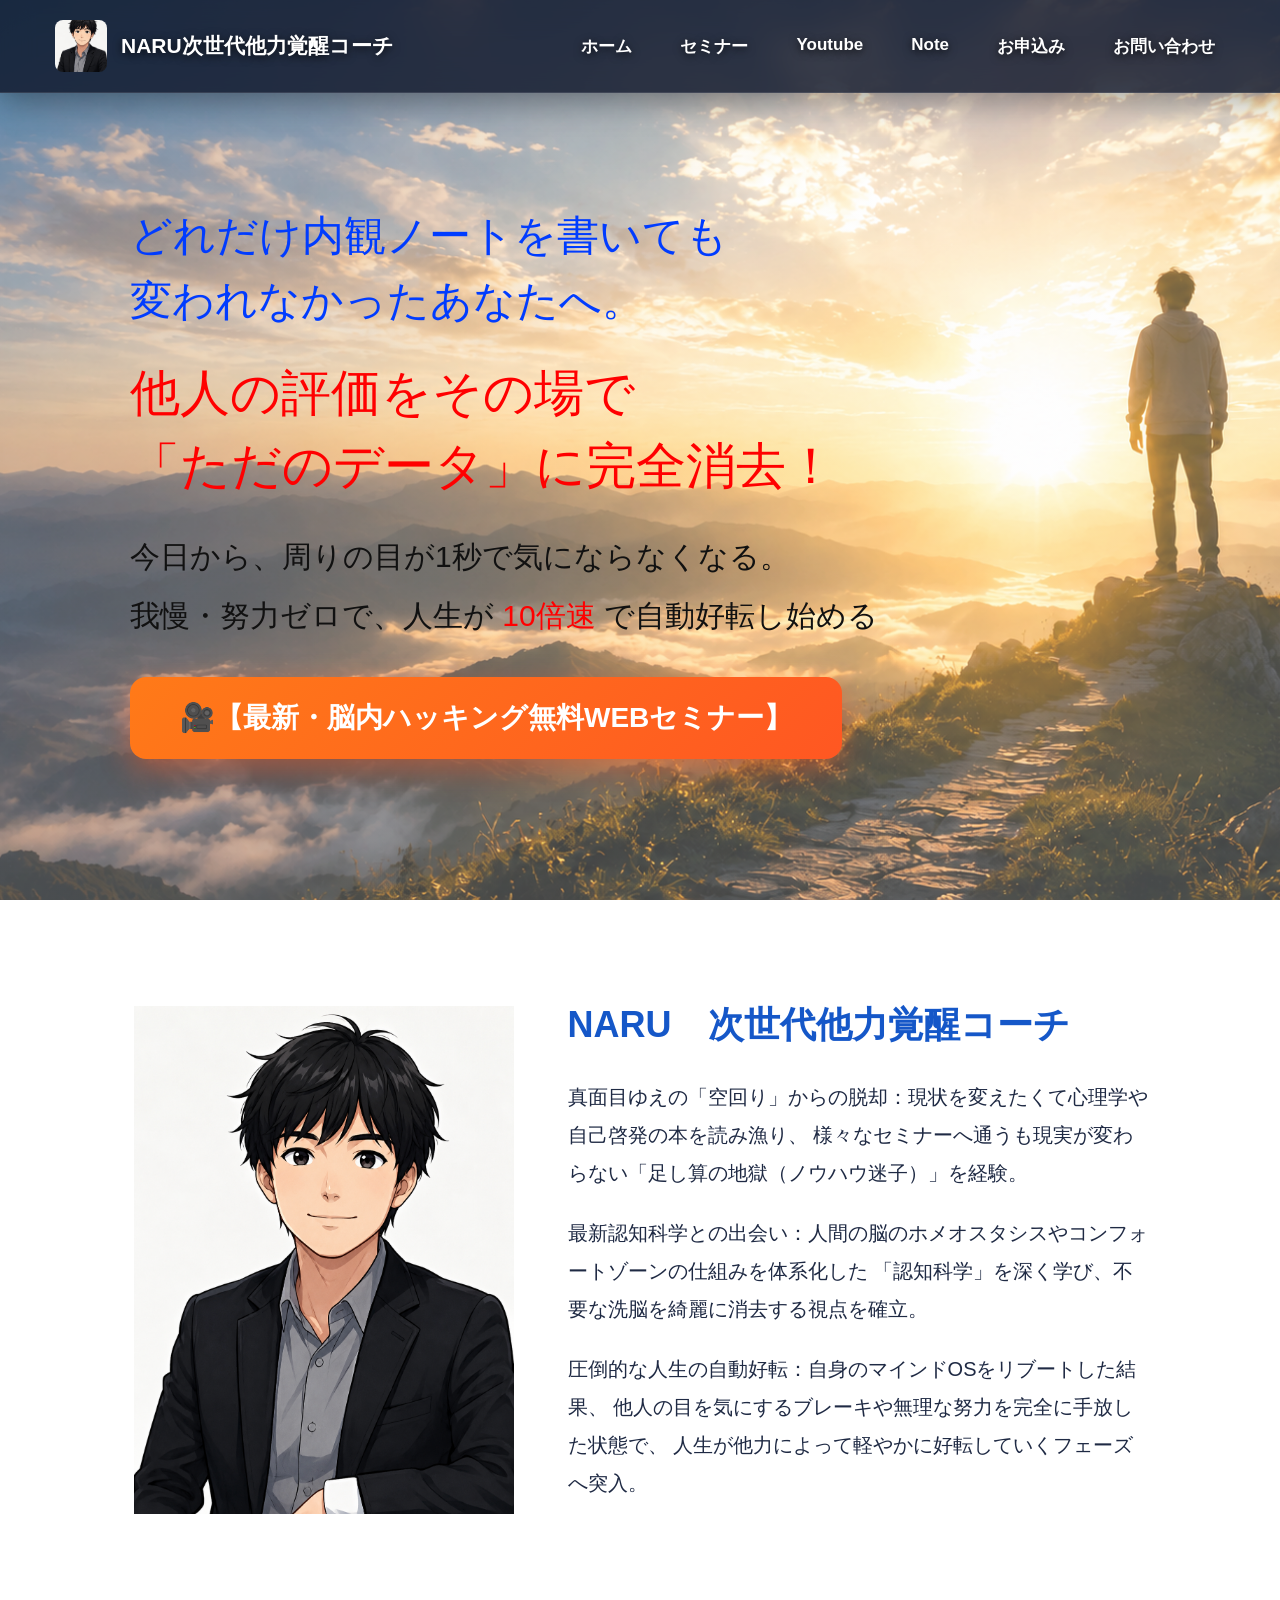
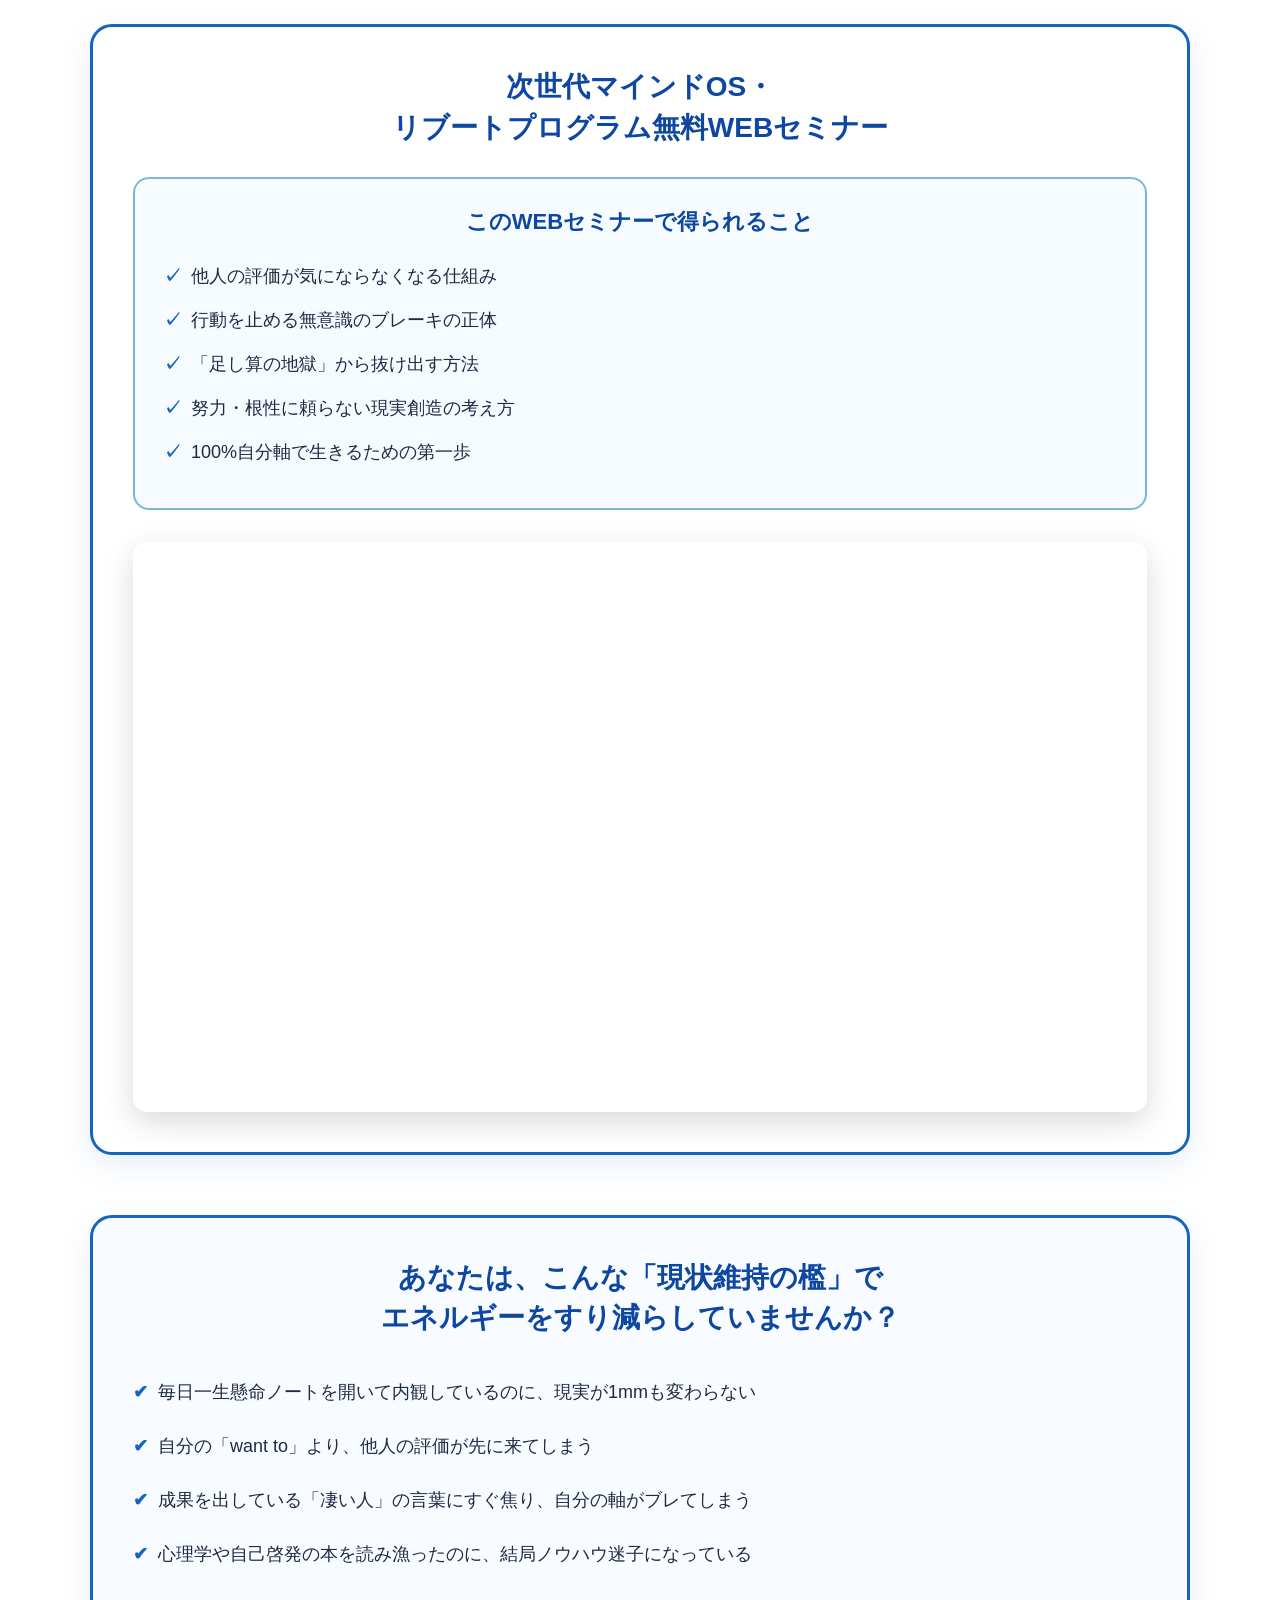
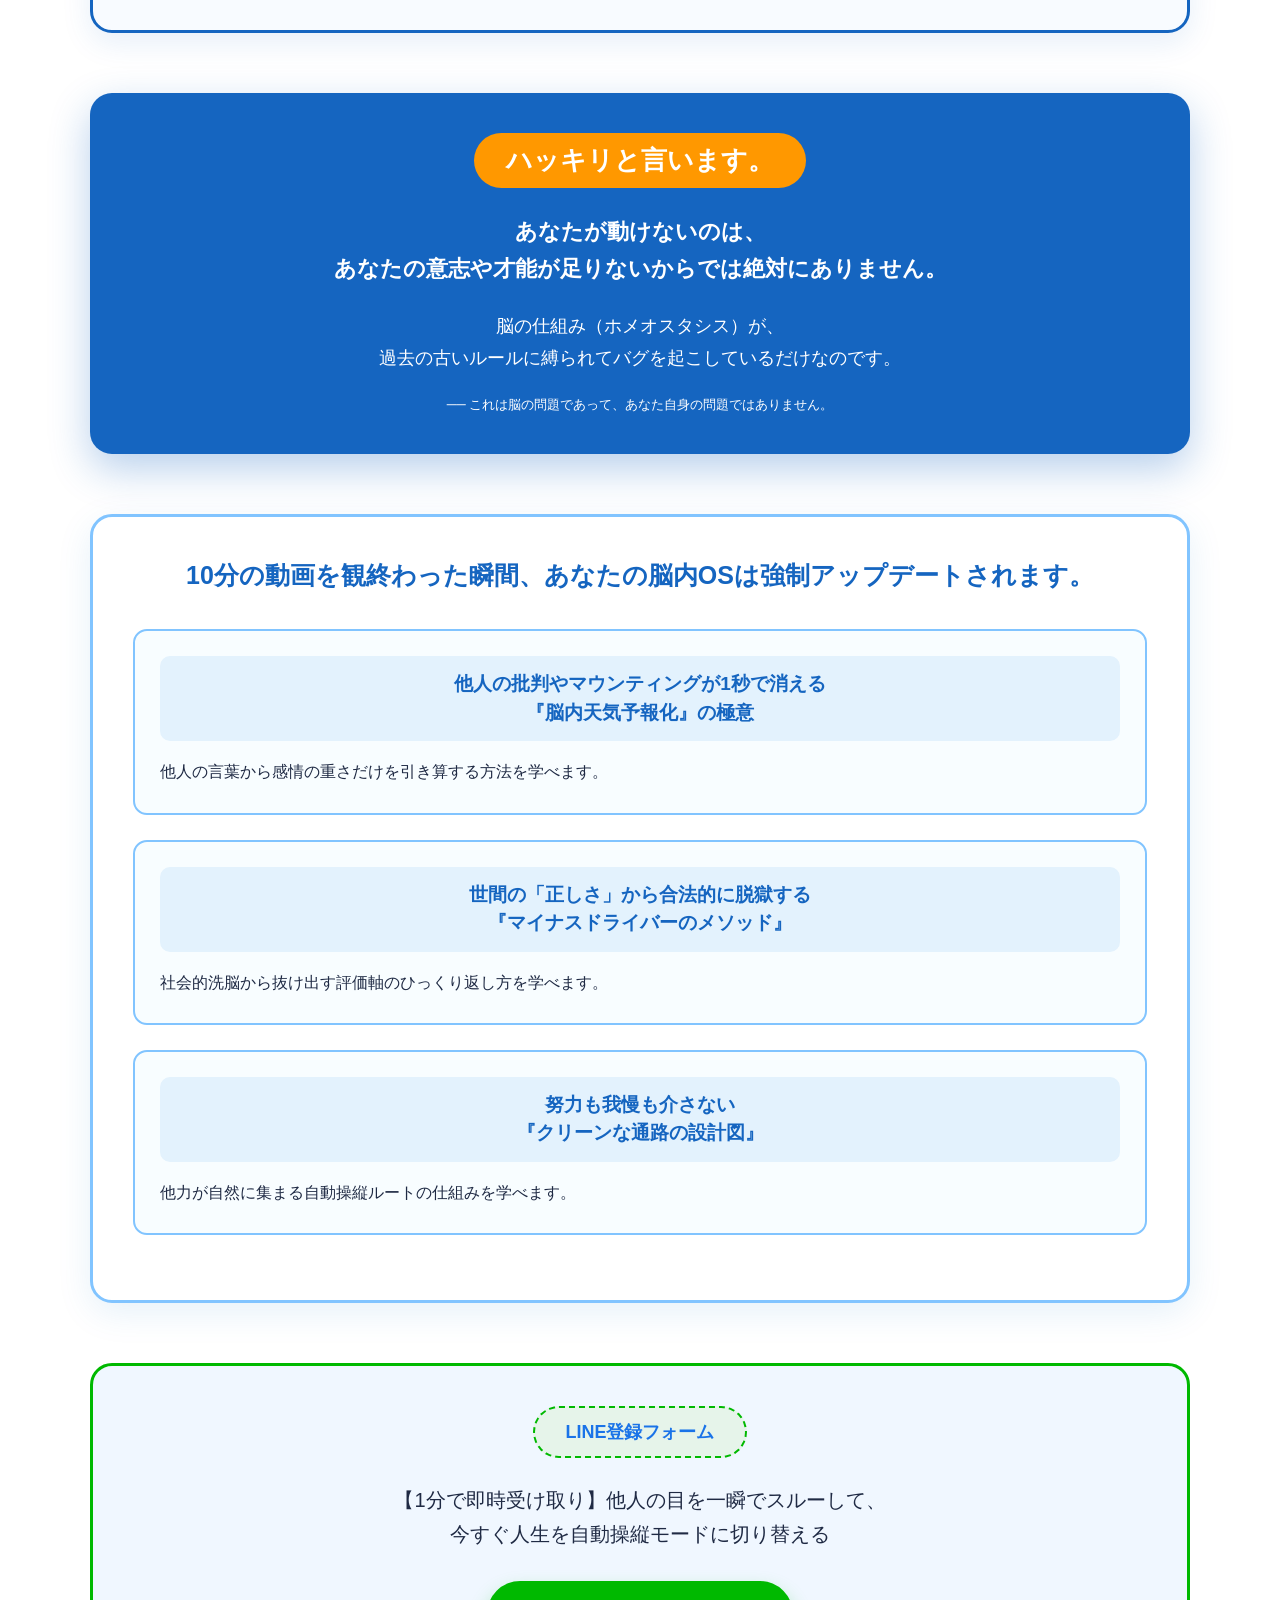
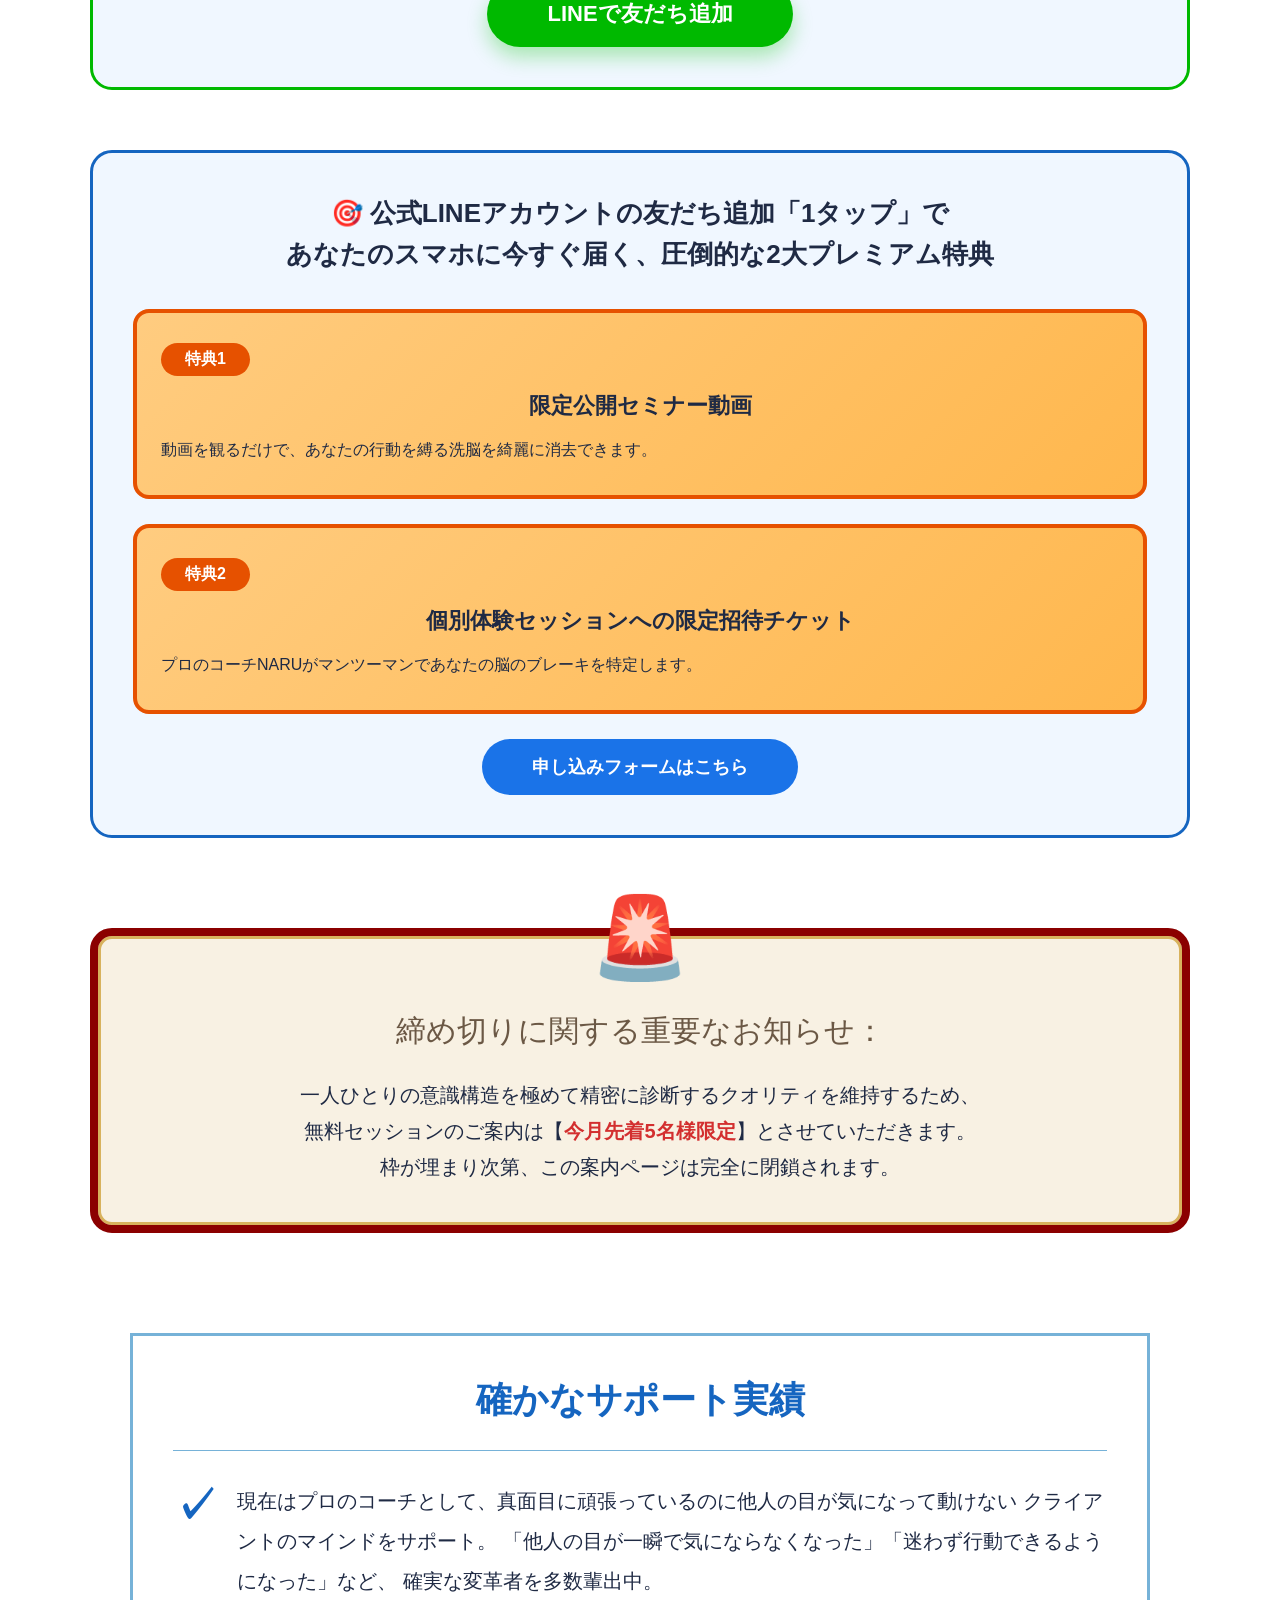
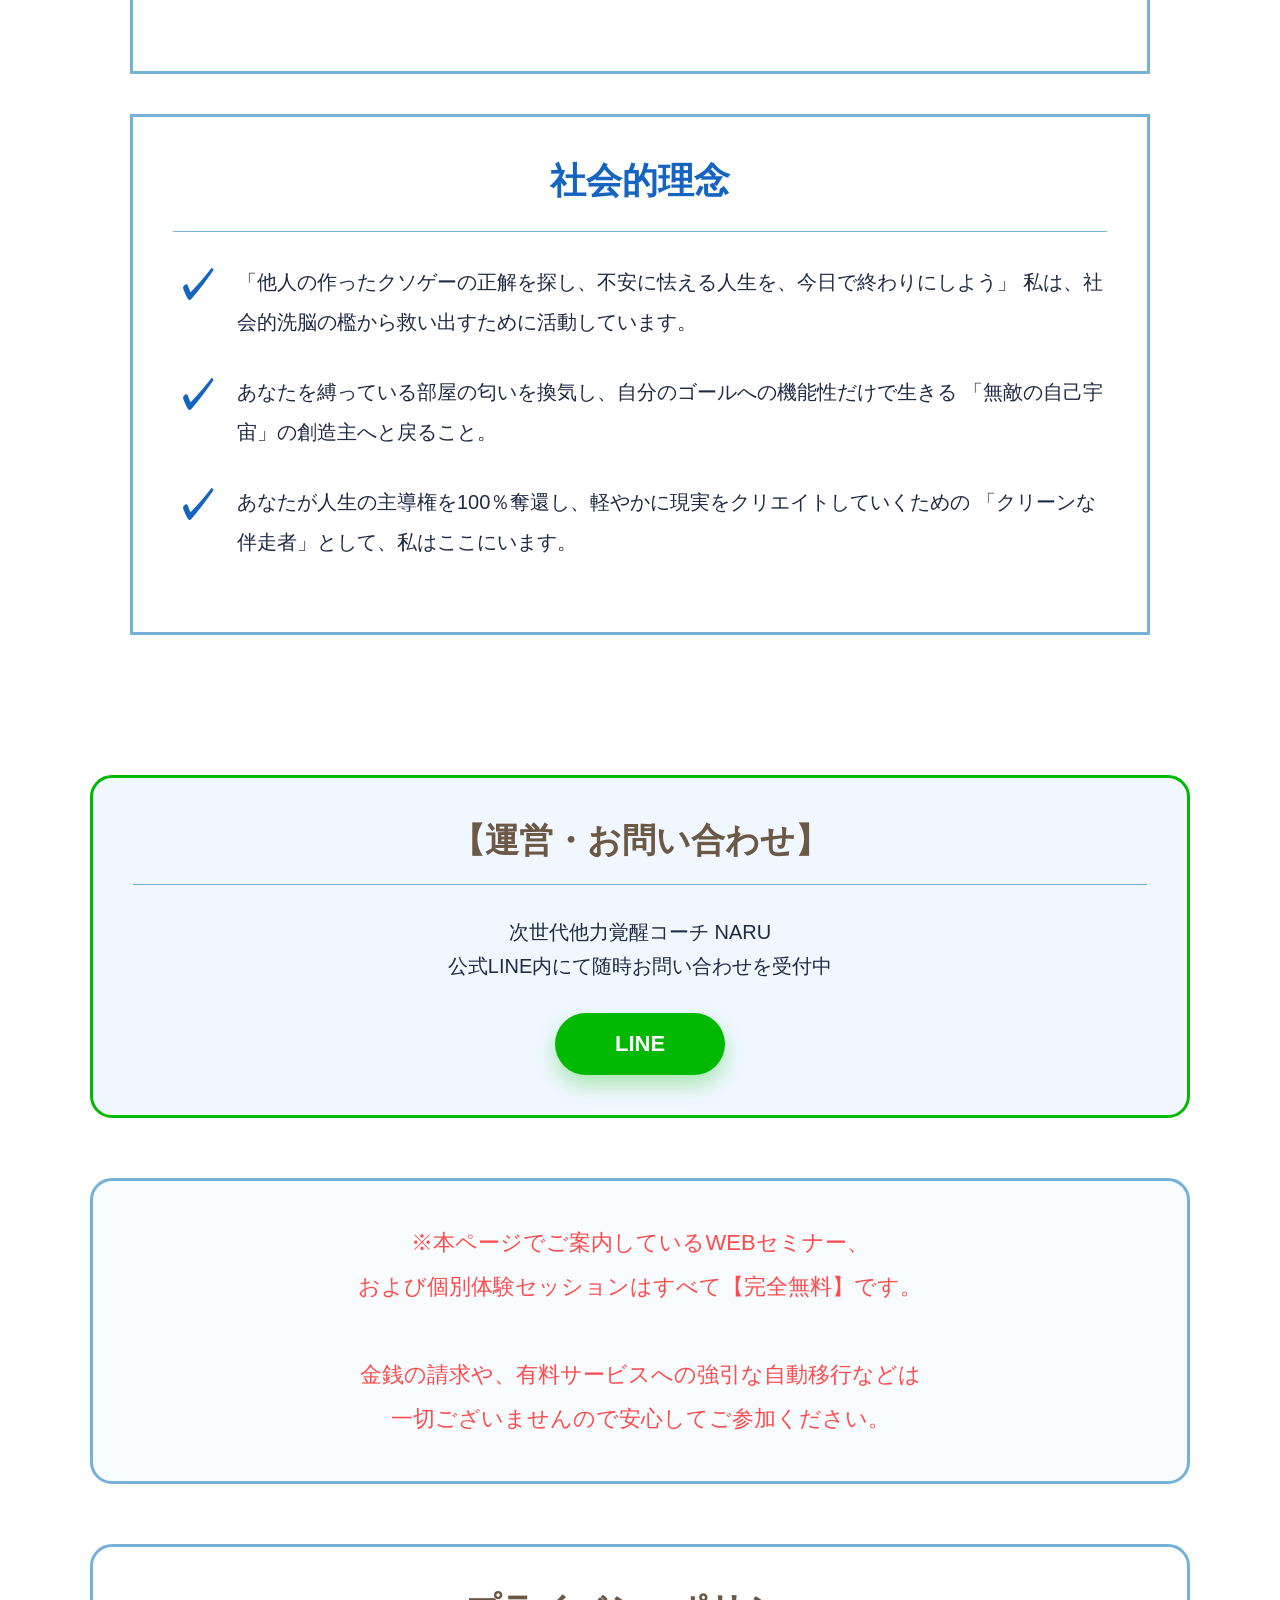
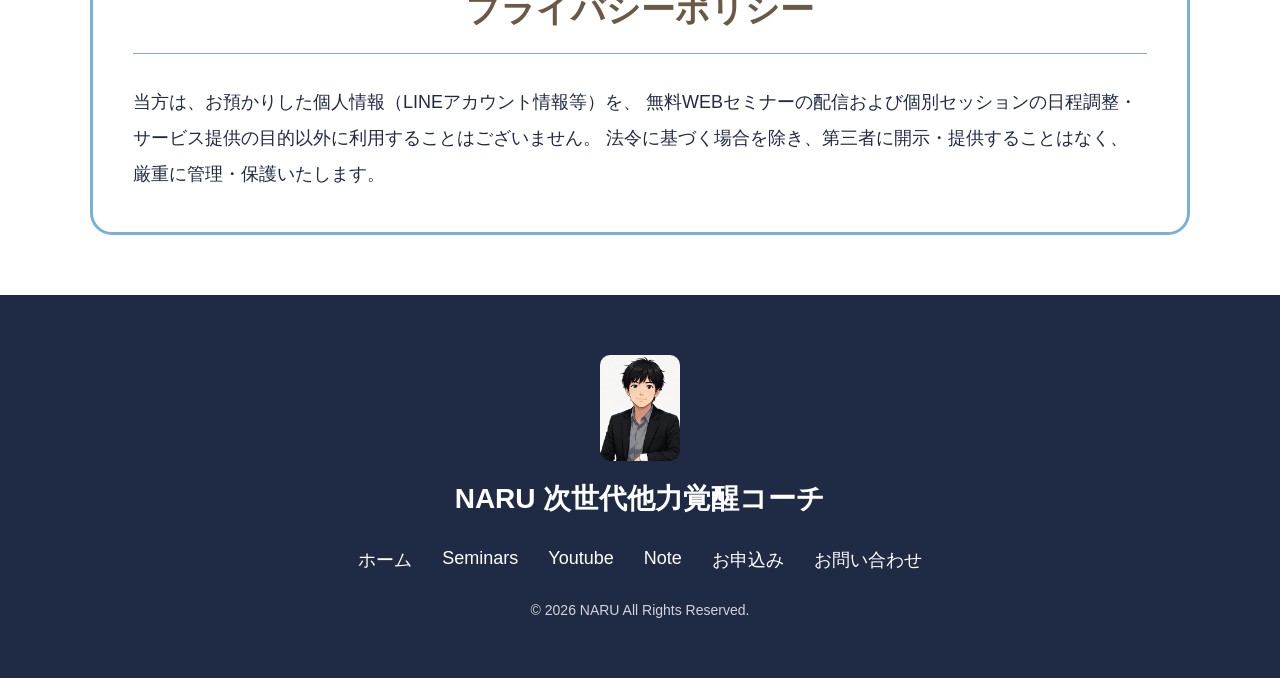
==== commit 9b85a55a: "Update title and add favicon to index.html" ====
--- a/index.html
+++ b/index.html
@@ -3,7 +3,8 @@
 <head>
   <meta charset="UTF-8">
   <meta name="viewport" content="width=device-width, initial-scale=1.0">
-  <title>NARU</title>
+  <title>NARU次世代他力覚醒コーチ</title>
+  <link rel="icon" type="image/png" href="Logo.png">
   <link rel="stylesheet" href="style.css">
 </head>
 <body>
--- a/style.css
+++ b/style.css
@@ -44,15 +44,25 @@
 }
 
 .navbar{
-  display:flex;
-  justify-content:space-between;
-  align-items:center;
-  padding:22px 55px;
-  background:rgba(0,0,0,.25);
-  backdrop-filter:blur(8px);
-  position:sticky;
-  top:0;
-  z-index:1000;
+    display:flex;
+    justify-content:space-between;
+    align-items:center;
+
+    padding:20px 55px;
+
+    background:rgba(15,23,42,.82);
+
+    backdrop-filter:blur(15px);
+
+    border-bottom:
+        1px solid rgba(255,255,255,.1);
+
+    box-shadow:
+        0 8px 30px rgba(0,0,0,.35);
+
+    position:sticky;
+    top:0;
+    z-index:1000;
 }
 
 .logo{
@@ -135,53 +145,39 @@
 }
 
 .btn{
-  display:inline-block;
-  margin-top:45px;
-  padding:24px 70px;
-  background:linear-gradient(
+    display:inline-flex;
+    align-items:center;
+    justify-content:center;
+    gap:12px;
+
+    margin-top:40px;
+    padding:22px 50px;
+
+    background:linear-gradient(
         135deg,
         #FF7A18,
         #FF5722
     );
-  color:#FF5722;
-  border:none;
-  border-radius:18px;
-  text-decoration:none;
-  font-size:28px;
+
+    color:#FFFFFF;
+
+    border:none;
+    border-radius:16px;
+
+    text-decoration:none;
+
+    font-size:28px;
     font-weight:700;
-    line-height:1.5;
-    text-align:center;
 
     box-shadow:
-        0 12px 35px rgba(255,87,34,.45);
+        0 10px 30px rgba(255,87,34,.45);
 
     transition:.3s;
-
-    animation:pulseBtn 2s infinite;
 }
 
 .btn:hover{
-    transform:translateY(-4px) scale(1.03);
-
-    box-shadow:
-        0 18px 40px rgba(255,87,34,.65);
-}
-
-@keyframes pulseBtn{
-    0%{
-        box-shadow:0 12px 35px rgba(255,87,34,.45);
-    }
-
-    50%{
-        box-shadow:0 12px 45px rgba(255,87,34,.75);
-    }
-
-    100%{
-        box-shadow:0 12px 35px rgba(255,87,34,.45);
-    }
-}
-}
-
+    transform:translateY(-3px);
+}
 /* Common */
 .webinar-box,
 .problem-section,
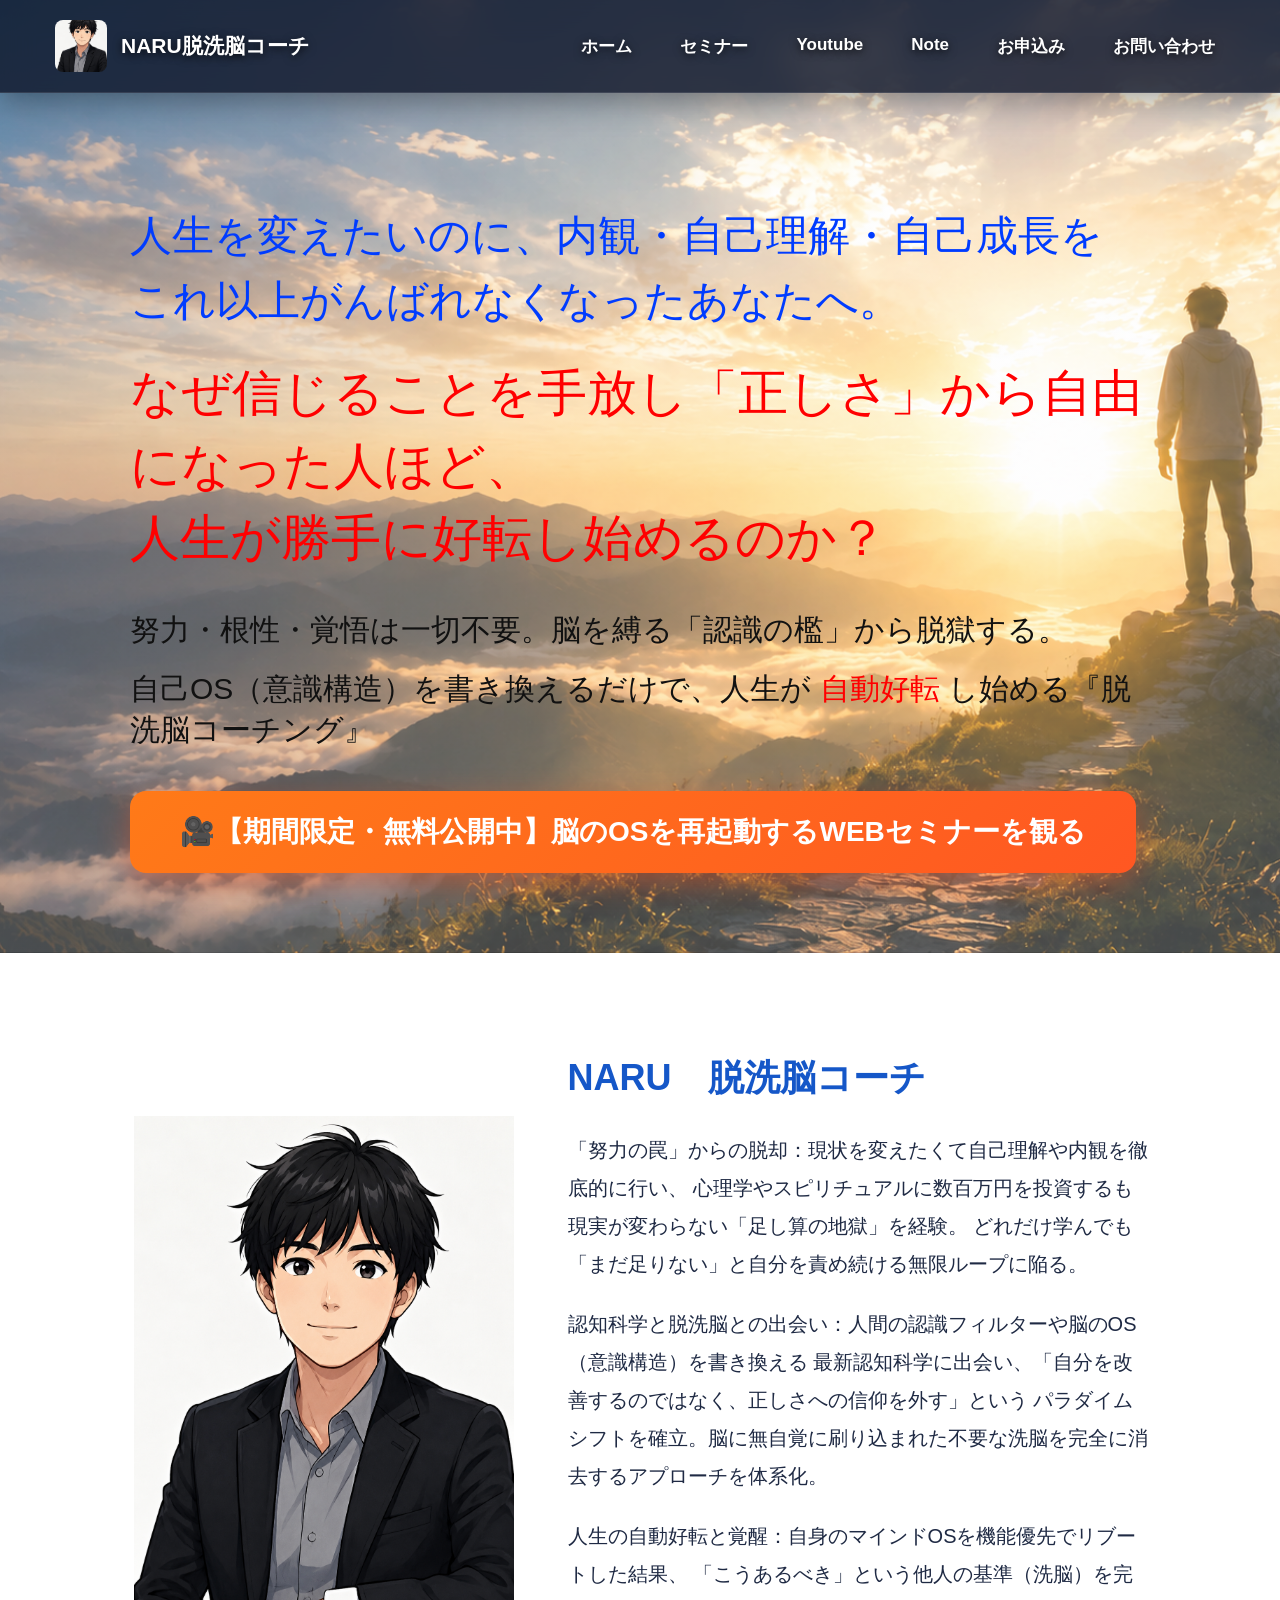
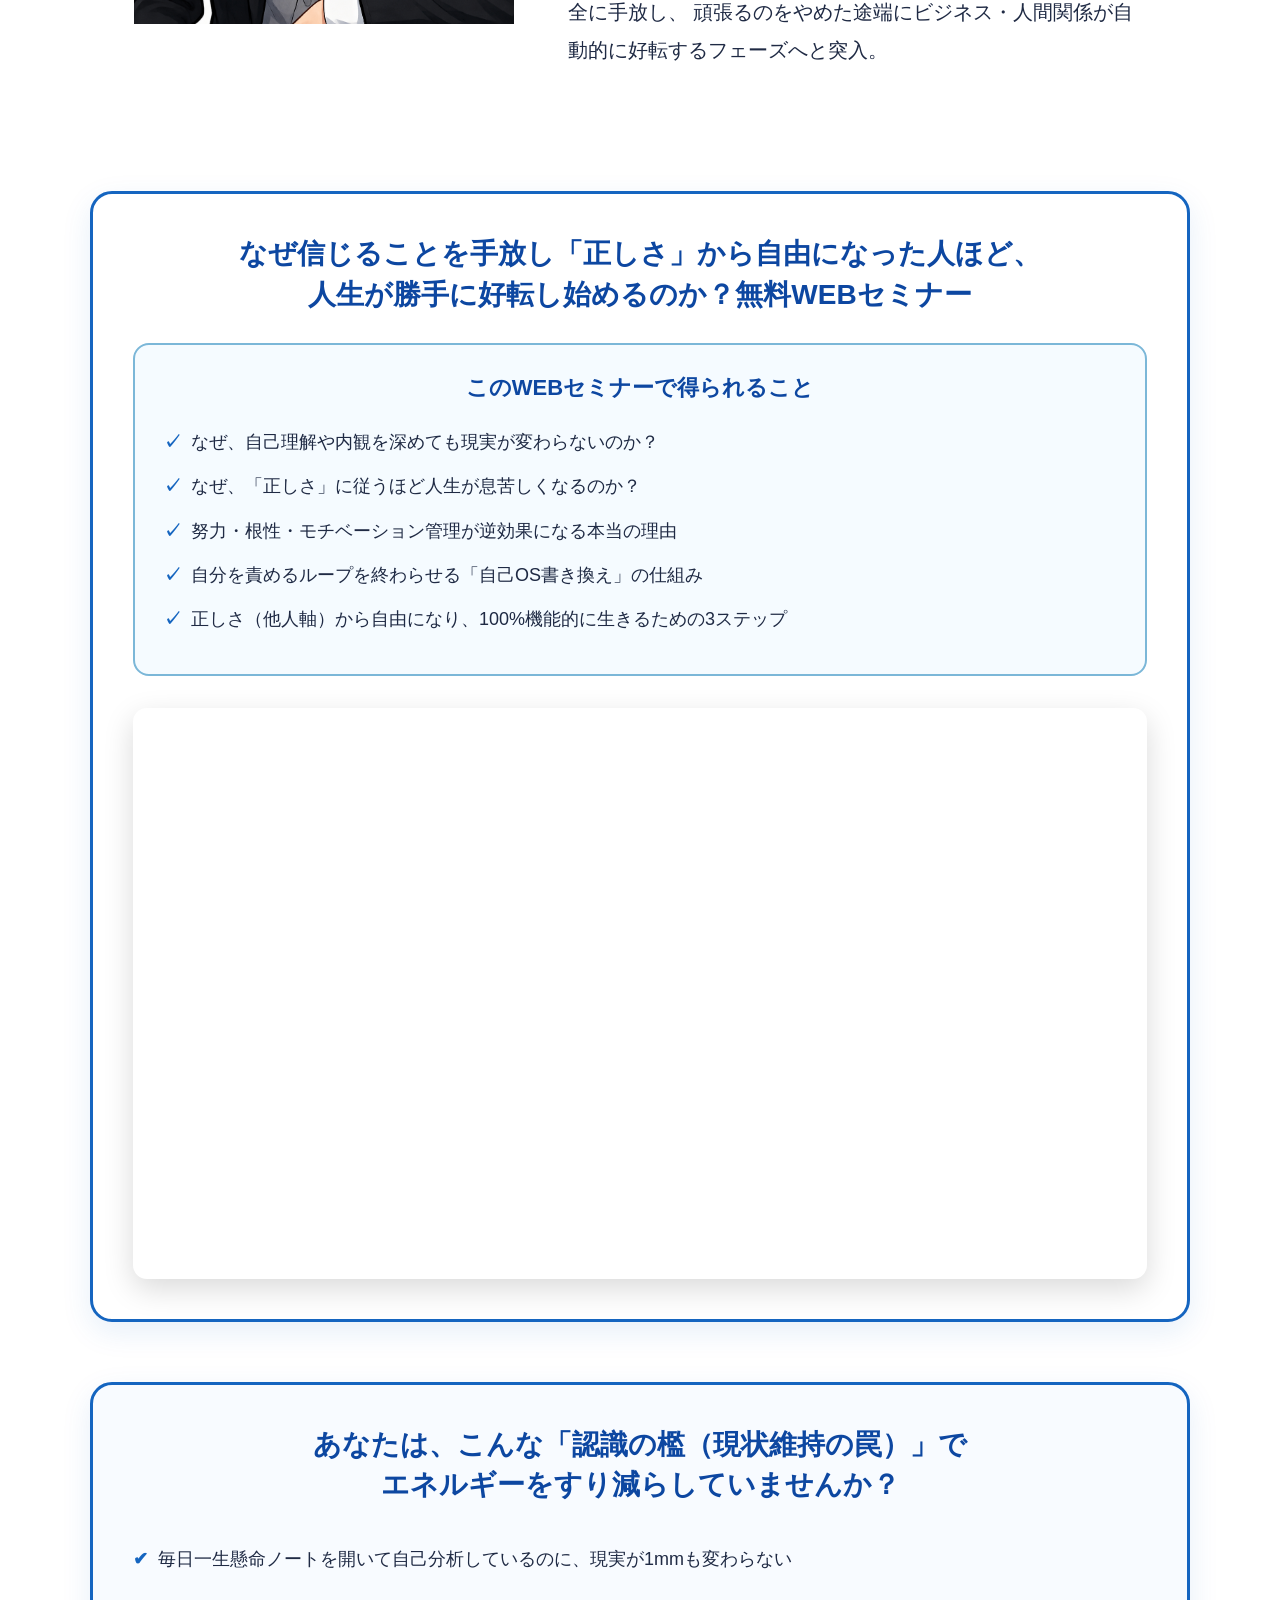
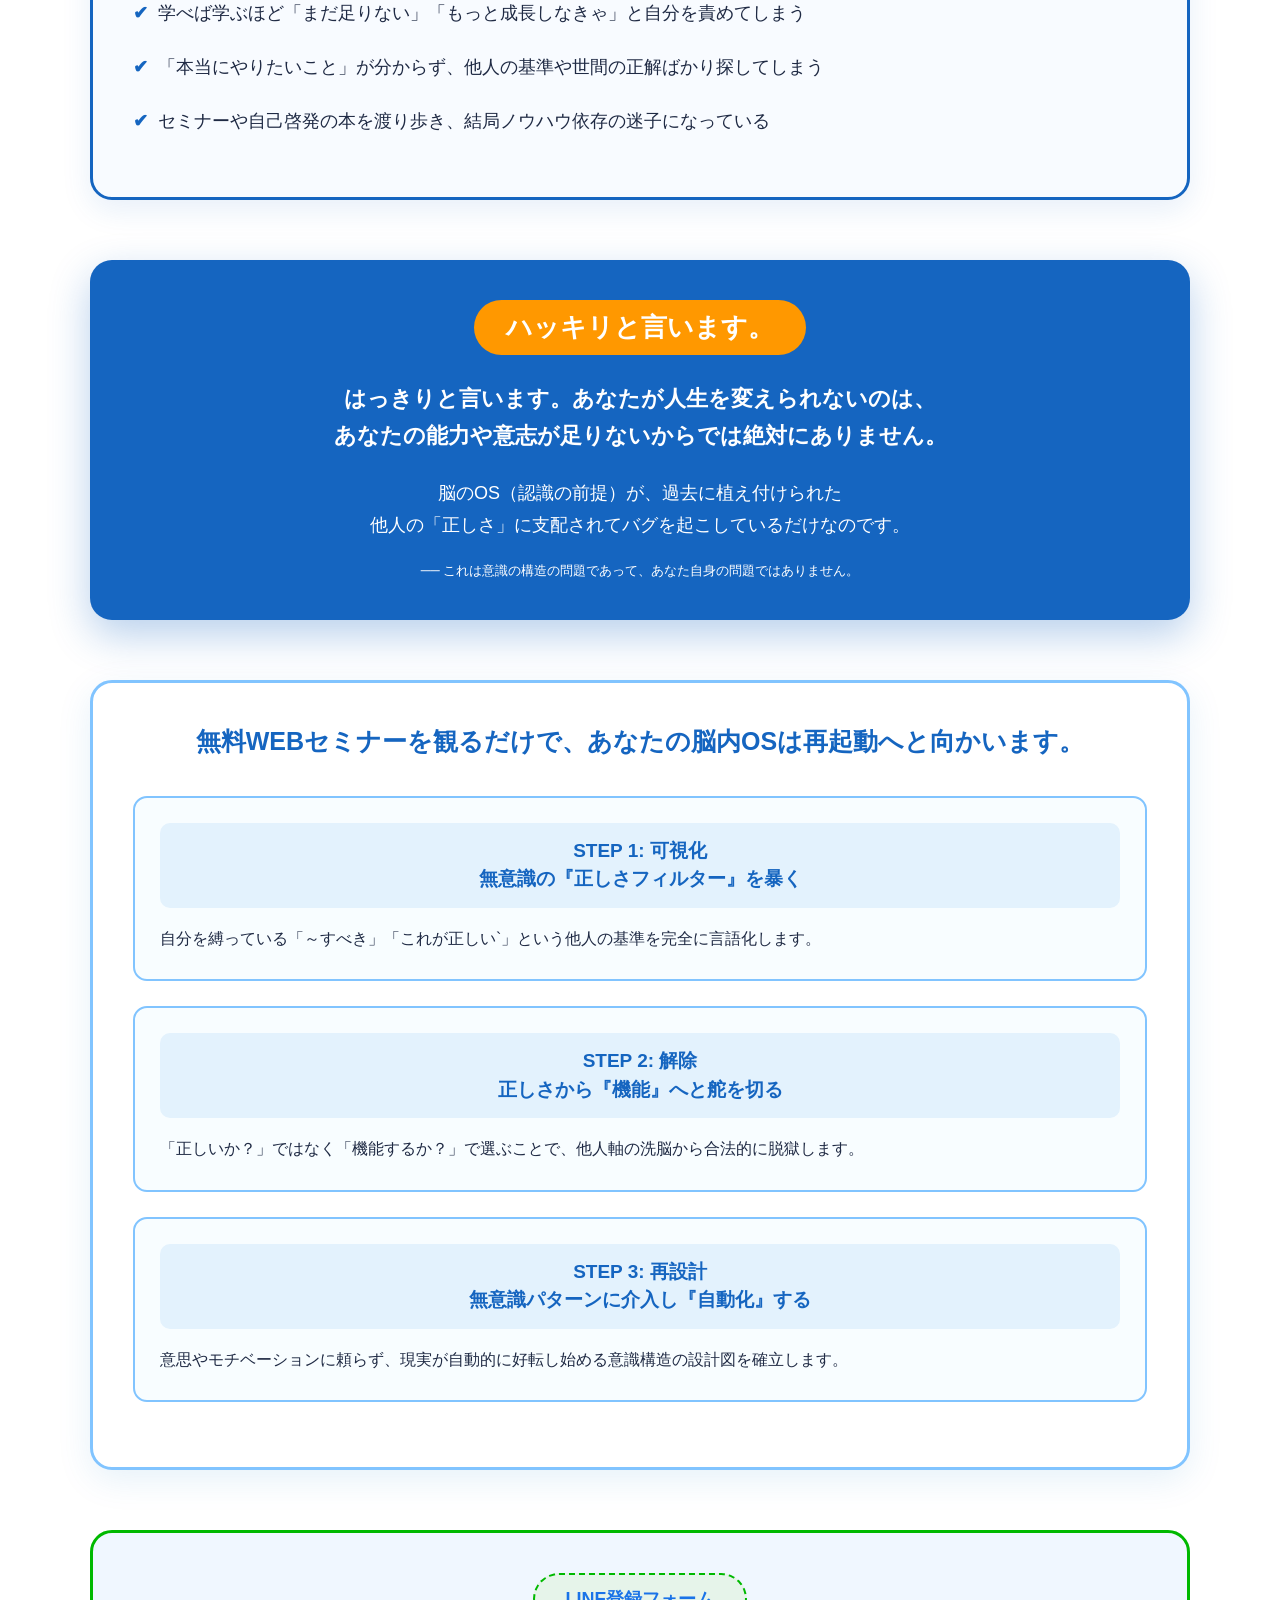
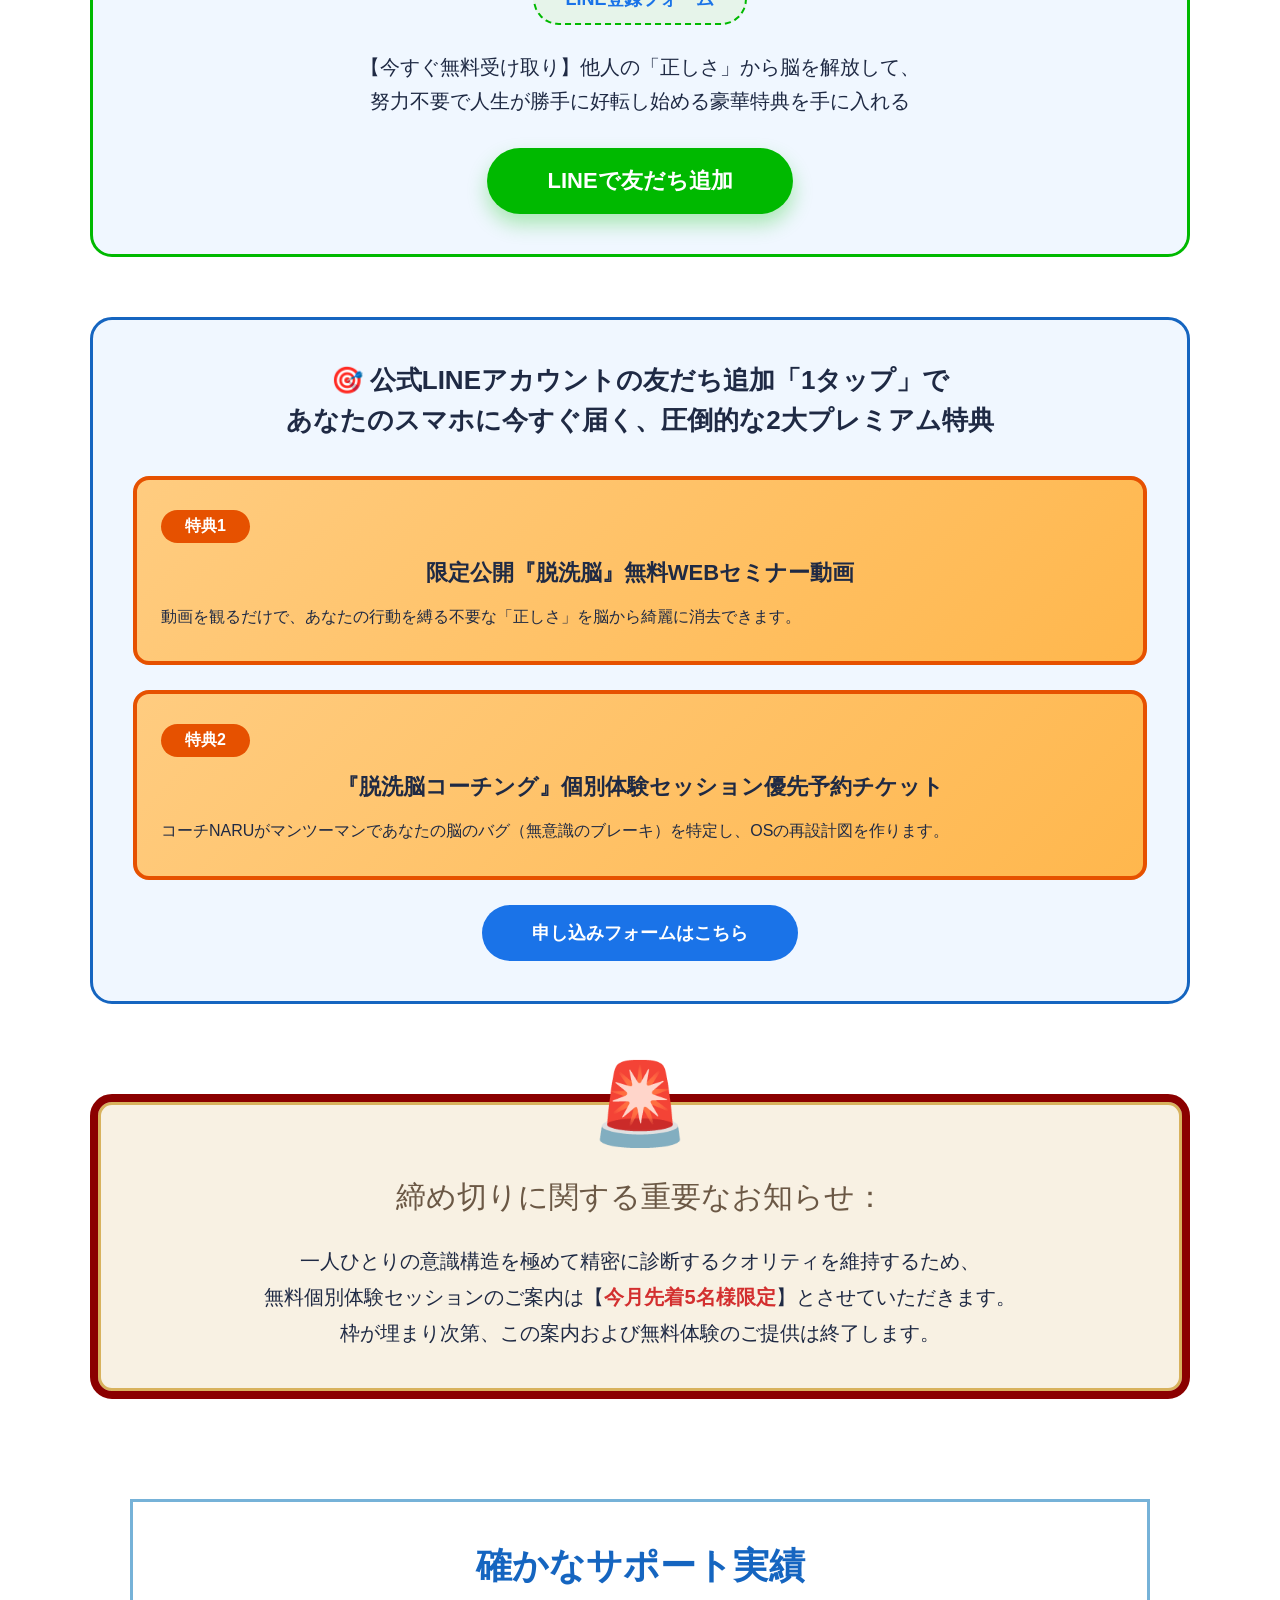
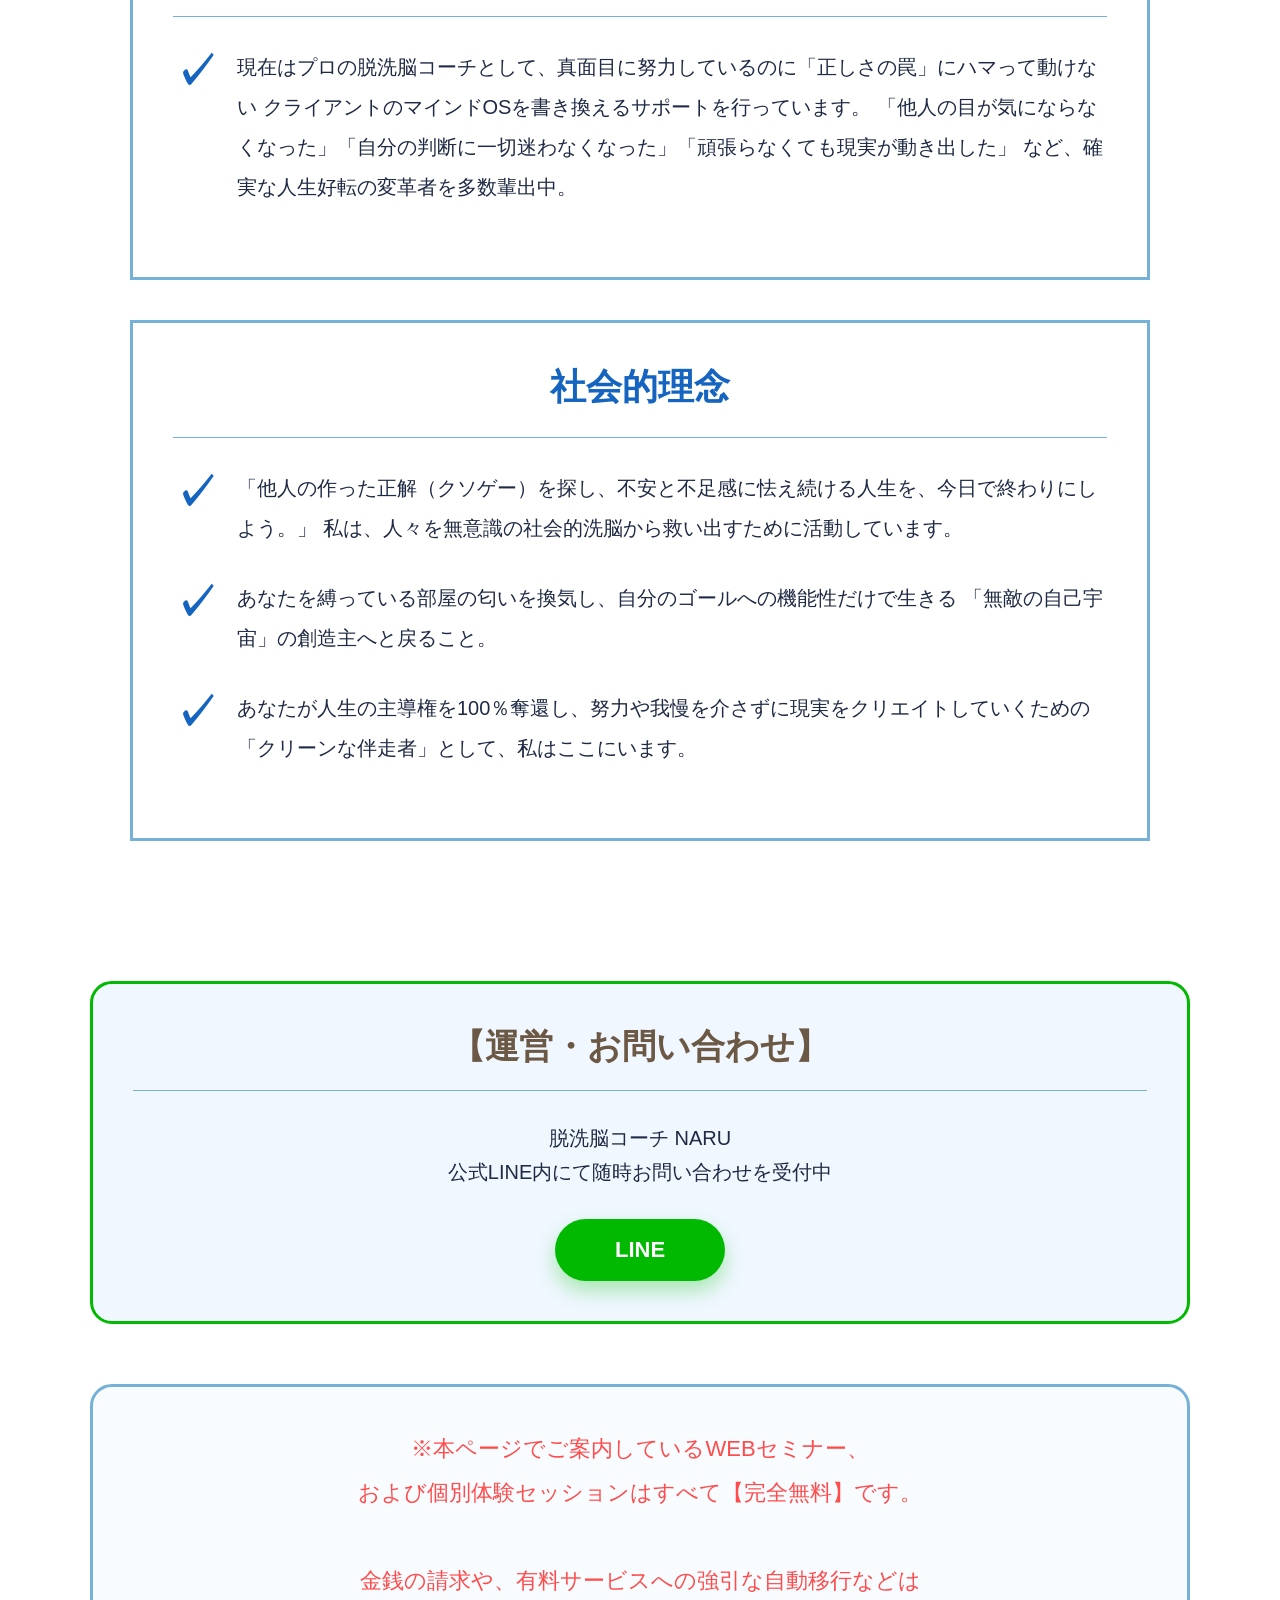
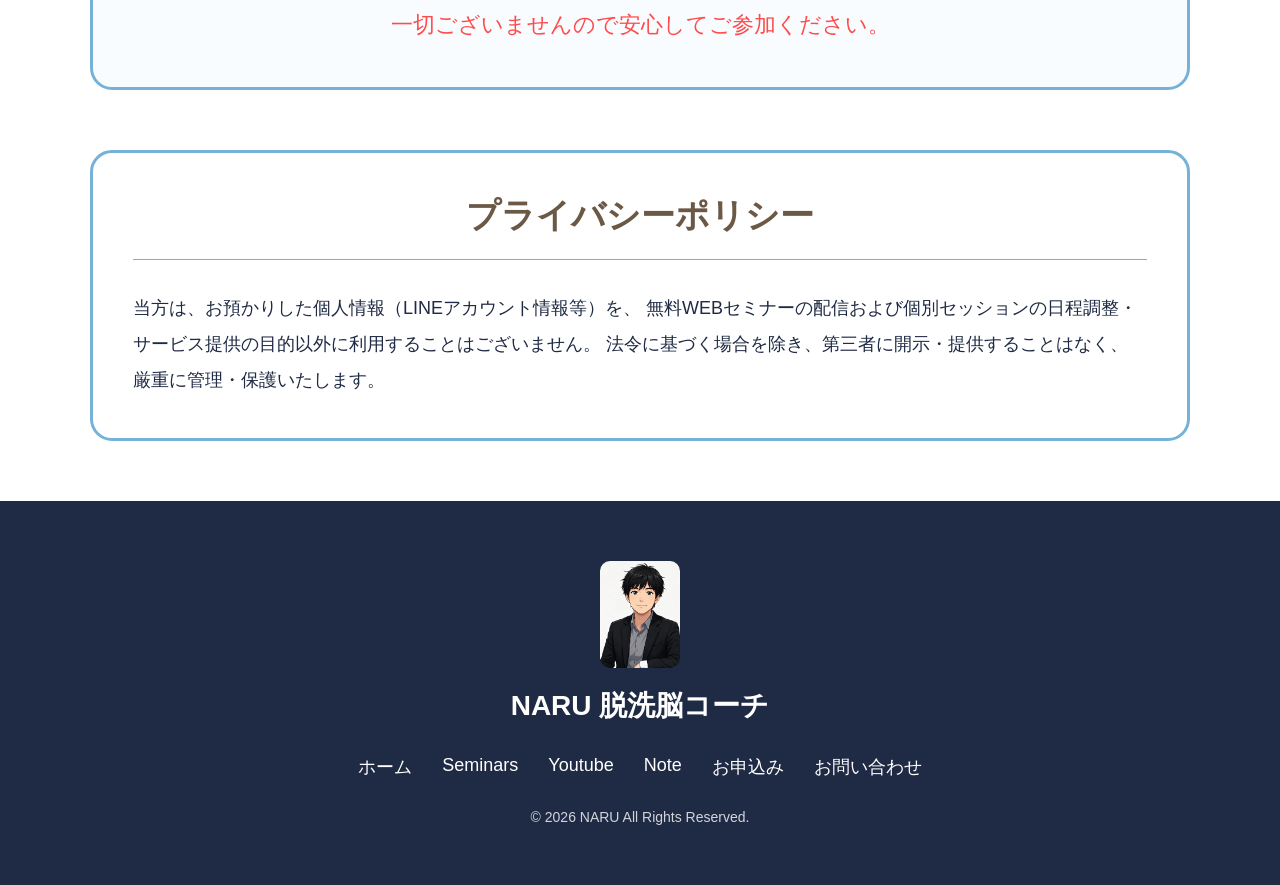
==== commit 56487898: "Update title and content for coaching website" ====
--- a/index.html
+++ b/index.html
@@ -3,7 +3,7 @@
 <head>
   <meta charset="UTF-8">
   <meta name="viewport" content="width=device-width, initial-scale=1.0">
-  <title>NARU次世代他力覚醒コーチ</title>
+  <title>NARU脱洗脳コーチ</title>
   <link rel="icon" type="image/png" href="Logo.png">
   <link rel="stylesheet" href="style.css">
 </head>
@@ -13,7 +13,7 @@
   <nav class="navbar">
     <div class="logo">
       <img src="Logo.png" alt="NARU">
-      <span>NARU次世代他力覚醒コーチ</span>
+      <span>NARU脱洗脳コーチ</span>
     </div>
 
     <ul>
@@ -21,32 +21,32 @@
       <li><a href="seminar.html">セミナー</a></li>
       <li><a href="https://www.youtube.com/@MinoOrStern7" target="_blank">Youtube</a></li>
       <li><a href="https://note.com/hipersternmind" target="_blank">Note</a></li>
-      <li><a href="https://docs.google.com/forms/d/1_khiHe_k9MS7yY0xX2M4ts92l2Hilv51yv5fHyl07k4/edit" target="_blank">お申込み</a></li>
+      <li><a href="https://docs.google.com/forms/d/e/1FAIpQLSctoF_4XLs9bSMyJfrhkEGH-So_X0XTidDN6QnlRENtwYpodQ/viewform" target="_blank">お申込み</a></li>
       <li><a href="https://line.me/R/ti/p/@613htqhw?ts=06072100&oat_content=url" target="_blank">お問い合わせ</a></li>
     </ul>
   </nav>
 
   <div class="hero-content">
     <h2 class="blue">
-      どれだけ内観ノートを書いても<br>
-      変われなかったあなたへ。
+      人生を変えたいのに、内観・自己理解・自己成長を<br>
+      これ以上がんばれなくなったあなたへ。
     </h2>
 
     <h1 class="red">
-      他人の評価をその場で<br>
-      「ただのデータ」に完全消去！
+      なぜ信じることを手放し「正しさ」から自由になった人ほど、<br>
+      人生が勝手に好転し始めるのか？
     </h1>
 
-    <p class="sub1">今日から、周りの目が1秒で気にならなくなる。</p>
+    <p class="sub1">努力・根性・覚悟は一切不要。脳を縛る「認識の檻」から脱獄する。</p>
 
     <p class="sub2">
-      我慢・努力ゼロで、人生が
-      <span>10倍速</span>
-      で自動好転し始める
+      自己OS（意識構造）を書き換えるだけで、人生が
+      <span>自動好転</span>
+      し始める『脱洗脳コーチング』
     </p>
 
     <a href="seminar.html" class="btn">
-      🎥【最新・脳内ハッキング無料WEBセミナー】
+      🎥【期間限定・無料公開中】脳のOSを再起動するWEBセミナーを観る
     </a>
   </div>
 </section>
@@ -57,47 +57,49 @@
   </div>
 
   <div class="coach-text">
-    <h2><span>NARU</span>　次世代他力覚醒コーチ</h2>
+    <h2><span>NARU</span>　脱洗脳コーチ</h2>
 
     <p>
-      真面目ゆえの「空回り」からの脱却：現状を変えたくて心理学や自己啓発の本を読み漁り、
-      様々なセミナーへ通うも現実が変わらない「足し算の地獄（ノウハウ迷子）」を経験。
+      「努力の罠」からの脱却：現状を変えたくて自己理解や内観を徹底的に行い、
+      心理学やスピリチュアルに数百万円を投資するも現実が変わらない「足し算の地獄」を経験。
+      どれだけ学んでも「まだ足りない」と自分を責め続ける無限ループに陥る。
     </p>
 
     <p>
-      最新認知科学との出会い：人間の脳のホメオスタシスやコンフォートゾーンの仕組みを体系化した
-      「認知科学」を深く学び、不要な洗脳を綺麗に消去する視点を確立。
+      認知科学と脱洗脳との出会い：人間の認識フィルターや脳のOS（意識構造）を書き換える
+      最新認知科学に出会い、「自分を改善するのではなく、正しさへの信仰を外す」という
+      パラダイムシフトを確立。脳に無自覚に刷り込まれた不要な洗脳を完全に消去するアプローチを体系化。
     </p>
 
     <p>
-      圧倒的な人生の自動好転：自身のマインドOSをリブートした結果、
-      他人の目を気にするブレーキや無理な努力を完全に手放した状態で、
-      人生が他力によって軽やかに好転していくフェーズへ突入。
+      人生の自動好転と覚醒：自身のマインドOSを機能優先でリブートした結果、
+      「こうあるべき」という他人の基準（洗脳）を完全に手放し、
+      頑張るのをやめた途端にビジネス・人間関係が自動的に好転するフェーズへと突入。
     </p>
   </div>
 </section>
 
 <section class="webinar-box" id="seminar">
   <h2 class="webinar-title">
-    次世代マインドOS・<br>
-    リブートプログラム無料WEBセミナー
+    なぜ信じることを手放し「正しさ」から自由になった人ほど、<br>
+    人生が勝手に好転し始めるのか？無料WEBセミナー
   </h2>
 
   <div class="benefit-box">
     <p class="benefit-title">このWEBセミナーで得られること</p>
 
     <div class="benefit-list">
-      <div class="benefit-item"><span>✓</span>他人の評価が気にならなくなる仕組み</div>
-      <div class="benefit-item"><span>✓</span>行動を止める無意識のブレーキの正体</div>
-      <div class="benefit-item"><span>✓</span>「足し算の地獄」から抜け出す方法</div>
-      <div class="benefit-item"><span>✓</span>努力・根性に頼らない現実創造の考え方</div>
-      <div class="benefit-item"><span>✓</span>100%自分軸で生きるための第一歩</div>
+      <div class="benefit-item"><span>✓</span>なぜ、自己理解や内観を深めても現実が変わらないのか？</div>
+      <div class="benefit-item"><span>✓</span>なぜ、「正しさ」に従うほど人生が息苦しくなるのか？</div>
+      <div class="benefit-item"><span>✓</span>努力・根性・モチベーション管理が逆効果になる本当の理由</div>
+      <div class="benefit-item"><span>✓</span>自分を責めるループを終わらせる「自己OS書き換え」の仕組み</div>
+      <div class="benefit-item"><span>✓</span>正しさ（他人軸）から自由になり、100%機能的に生きるための3ステップ</div>
     </div>
   </div>
 
   <div class="video-wrap">
     <iframe
-      src="https://www.youtube.com/embed/qXsJJmo8mMw"
+      src="https://www.youtube.com/embed/ZmZPcYq2x6s"
       title="次世代マインドOS・リブートプログラム無料WEBセミナー"
       frameborder="0"
       allowfullscreen>
@@ -107,15 +109,15 @@
 
 <section class="problem-section">
   <h2>
-    あなたは、こんな「現状維持の檻」で<br>
+    あなたは、こんな「認識の檻（現状維持の罠）」で<br>
     エネルギーをすり減らしていませんか？
   </h2>
 
   <ul>
-    <li><span>✔</span>毎日一生懸命ノートを開いて内観しているのに、現実が1mmも変わらない</li>
-    <li><span>✔</span>自分の「want to」より、他人の評価が先に来てしまう</li>
-    <li><span>✔</span>成果を出している「凄い人」の言葉にすぐ焦り、自分の軸がブレてしまう</li>
-    <li><span>✔</span>心理学や自己啓発の本を読み漁ったのに、結局ノウハウ迷子になっている</li>
+    <li><span>✔</span>毎日一生懸命ノートを開いて自己分析しているのに、現実が1mmも変わらない</li>
+    <li><span>✔</span>学べば学ぶほど「まだ足りない」「もっと成長しなきゃ」と自分を責めてしまう</li>
+    <li><span>✔</span>「本当にやりたいこと」が分からず、他人の基準や世間の正解ばかり探してしまう</li>
+    <li><span>✔</span>セミナーや自己啓発の本を渡り歩き、結局ノウハウ依存の迷子になっている</li>
   </ul>
 </section>
 
@@ -123,36 +125,36 @@
   <div class="label">ハッキリと言います。</div>
 
   <h2>
-    あなたが動けないのは、<br>
-    あなたの意志や才能が足りないからでは絶対にありません。
-  </h2>
-
-  <p>
-    脳の仕組み（ホメオスタシス）が、<br>
-    過去の古いルールに縛られてバグを起こしているだけなのです。
-  </p>
-
-  <small>── これは脳の問題であって、あなた自身の問題ではありません。</small>
+    はっきりと言います。あなたが人生を変えられないのは、<br>
+    あなたの能力や意志が足りないからでは絶対にありません。
+  </h2>
+
+  <p>
+    脳のOS（認識の前提）が、過去に植え付けられた<br>
+    他人の「正しさ」に支配されてバグを起こしているだけなのです。
+  </p>
+
+  <small>── これは意識の構造の問題であって、あなた自身の問題ではありません。</small>
 </section>
 
 <section class="content-section">
   <h2>
-    10分の動画を観終わった瞬間、あなたの脳内OSは強制アップデートされます。
+    無料WEBセミナーを観るだけで、あなたの脳内OSは再起動へと向かいます。
   </h2>
 
   <div class="content-card">
-    <h3>他人の批判やマウンティングが1秒で消える<br>『脳内天気予報化』の極意</h3>
-    <p>他人の言葉から感情の重さだけを引き算する方法を学べます。</p>
+    <h3>STEP 1: 可視化<br>無意識の『正しさフィルター』を暴く</h3>
+    <p>自分を縛っている「～すべき」「これが正しい`」という他人の基準を完全に言語化します。</p>
   </div>
 
   <div class="content-card">
-    <h3>世間の「正しさ」から合法的に脱獄する<br>『マイナスドライバーのメソッド』</h3>
-    <p>社会的洗脳から抜け出す評価軸のひっくり返し方を学べます。</p>
+    <h3>STEP 2: 解除<br>正しさから『機能』へと舵を切る</h3>
+    <p>「正しいか？」ではなく「機能するか？」で選ぶことで、他人軸の洗脳から合法的に脱獄します。</p>
   </div>
 
   <div class="content-card">
-    <h3>努力も我慢も介さない<br>『クリーンな通路の設計図』</h3>
-    <p>他力が自然に集まる自動操縦ルートの仕組みを学べます。</p>
+    <h3>STEP 3: 再設計<br>無意識パターンに介入し『自動化』する</h3>
+    <p>意思やモチベーションに頼らず、現実が自動的に好転し始める意識構造の設計図を確立します。</p>
   </div>
 </section>
 
@@ -160,8 +162,8 @@
   <div class="line-label">LINE登録フォーム</div>
 
   <p>
-    【1分で即時受け取り】他人の目を一瞬でスルーして、<br>
-    今すぐ人生を自動操縦モードに切り替える
+    【今すぐ無料受け取り】他人の「正しさ」から脳を解放して、<br>
+    努力不要で人生が勝手に好転し始める豪華特典を手に入れる
   </p>
 
   <a href="https://line.me/R/ti/p/@613htqhw?ts=06072100&oat_content=url" target="_blank">
@@ -177,17 +179,17 @@
 
   <div class="bonus-card">
     <span>特典1</span>
-    <h3>限定公開セミナー動画</h3>
-    <p>動画を観るだけで、あなたの行動を縛る洗脳を綺麗に消去できます。</p>
+    <h3>限定公開『脱洗脳』無料WEBセミナー動画</h3>
+    <p>動画を観るだけで、あなたの行動を縛る不要な「正しさ」を脳から綺麗に消去できます。</p>
   </div>
 
   <div class="bonus-card">
     <span>特典2</span>
-    <h3>個別体験セッションへの限定招待チケット</h3>
-    <p>プロのコーチNARUがマンツーマンであなたの脳のブレーキを特定します。</p>
-  </div>
-
-  <a class="form-btn" href="https://docs.google.com/forms/d/1_khiHe_k9MS7yY0xX2M4ts92l2Hilv51yv5fHyl07k4/edit" target="_blank">
+    <h3>『脱洗脳コーチング』個別体験セッション優先予約チケット</h3>
+    <p>コーチNARUがマンツーマンであなたの脳のバグ（無意識のブレーキ）を特定し、OSの再設計図を作ります。</p>
+  </div>
+
+  <a class="form-btn" href="https://docs.google.com/forms/d/e/1FAIpQLSctoF_4XLs9bSMyJfrhkEGH-So_X0XTidDN6QnlRENtwYpodQ/viewform" target="_blank">
     申し込みフォームはこちら
   </a>
 </section>
@@ -198,8 +200,8 @@
 
   <p>
     一人ひとりの意識構造を極めて精密に診断するクオリティを維持するため、<br>
-    無料セッションのご案内は【<strong>今月先着5名様限定</strong>】とさせていただきます。<br>
-    枠が埋まり次第、この案内ページは完全に閉鎖されます。
+    無料個別体験セッションのご案内は【<strong>今月先着5名様限定</strong>】とさせていただきます。<br>
+    枠が埋まり次第、この案内および無料体験のご提供は終了します。
   </p>
 </section>
 
@@ -210,10 +212,10 @@
     <div class="support-item">
       <span>✓</span>
       <p>
-        現在はプロのコーチとして、真面目に頑張っているのに他人の目が気になって動けない
-        クライアントのマインドをサポート。
-        「他人の目が一瞬で気にならなくなった」「迷わず行動できるようになった」など、
-        確実な変革者を多数輩出中。
+        現在はプロの脱洗脳コーチとして、真面目に努力しているのに「正しさの罠」にハマって動けない
+        クライアントのマインドOSを書き換えるサポートを行っています。
+        「他人の目が気にならなくなった」「自分の判断に一切迷わなくなった」「頑張らなくても現実が動き出した」
+        など、確実な人生好転の変革者を多数輩出中。
       </p>
     </div>
   </div>
@@ -224,8 +226,8 @@
     <div class="support-item">
       <span>✓</span>
       <p>
-        「他人の作ったクソゲーの正解を探し、不安に怯える人生を、今日で終わりにしよう」
-        私は、社会的洗脳の檻から救い出すために活動しています。
+        「他人の作った正解（クソゲー）を探し、不安と不足感に怯え続ける人生を、今日で終わりにしよう。」
+        私は、人々を無意識の社会的洗脳から救い出すために活動しています。
       </p>
     </div>
 
@@ -240,7 +242,7 @@
     <div class="support-item">
       <span>✓</span>
       <p>
-        あなたが人生の主導権を100％奪還し、軽やかに現実をクリエイトしていくための
+        あなたが人生の主導権を100％奪還し、努力や我慢を介さずに現実をクリエイトしていくための
         「クリーンな伴走者」として、私はここにいます。
       </p>
     </div>
@@ -251,7 +253,7 @@
   <h2>【運営・お問い合わせ】</h2>
 
   <p>
-    次世代他力覚醒コーチ NARU<br>
+    脱洗脳コーチ NARU<br>
     公式LINE内にて随時お問い合わせを受付中
   </p>
 
@@ -286,15 +288,15 @@
 <footer class="footer" id="contact">
   <div class="footer-logo">
     <img src="Logo.png" alt="NARU">
-    <h3>NARU 次世代他力覚醒コーチ</h3>
+    <h3>NARU 脱洗脳コーチ</h3>
   </div>
 
   <div class="footer-links">
     <a href="#home">ホーム</a>
-    <a href="seminars.html">Seminars</a>
+    <a href="seminar.html">Seminars</a>
     <a href="https://www.youtube.com/@MinoOrStern7" target="_blank">Youtube</a>
     <a href="https://note.com/hipersternmind" target="_blank">Note</a>
-    <a href="https://docs.google.com/forms/d/1_khiHe_k9MS7yY0xX2M4ts92l2Hilv51yv5fHyl07k4/edit" target="_blank">お申込み</a>
+    <a href="https://docs.google.com/forms/d/e/1FAIpQLSctoF_4XLs9bSMyJfrhkEGH-So_X0XTidDN6QnlRENtwYpodQ/viewform" target="_blank">お申込み</a>
     <a href="https://line.me/R/ti/p/@613htqhw?ts=06072100&oat_content=url" target="_blank">お問い合わせ</a>
   </div>
 
